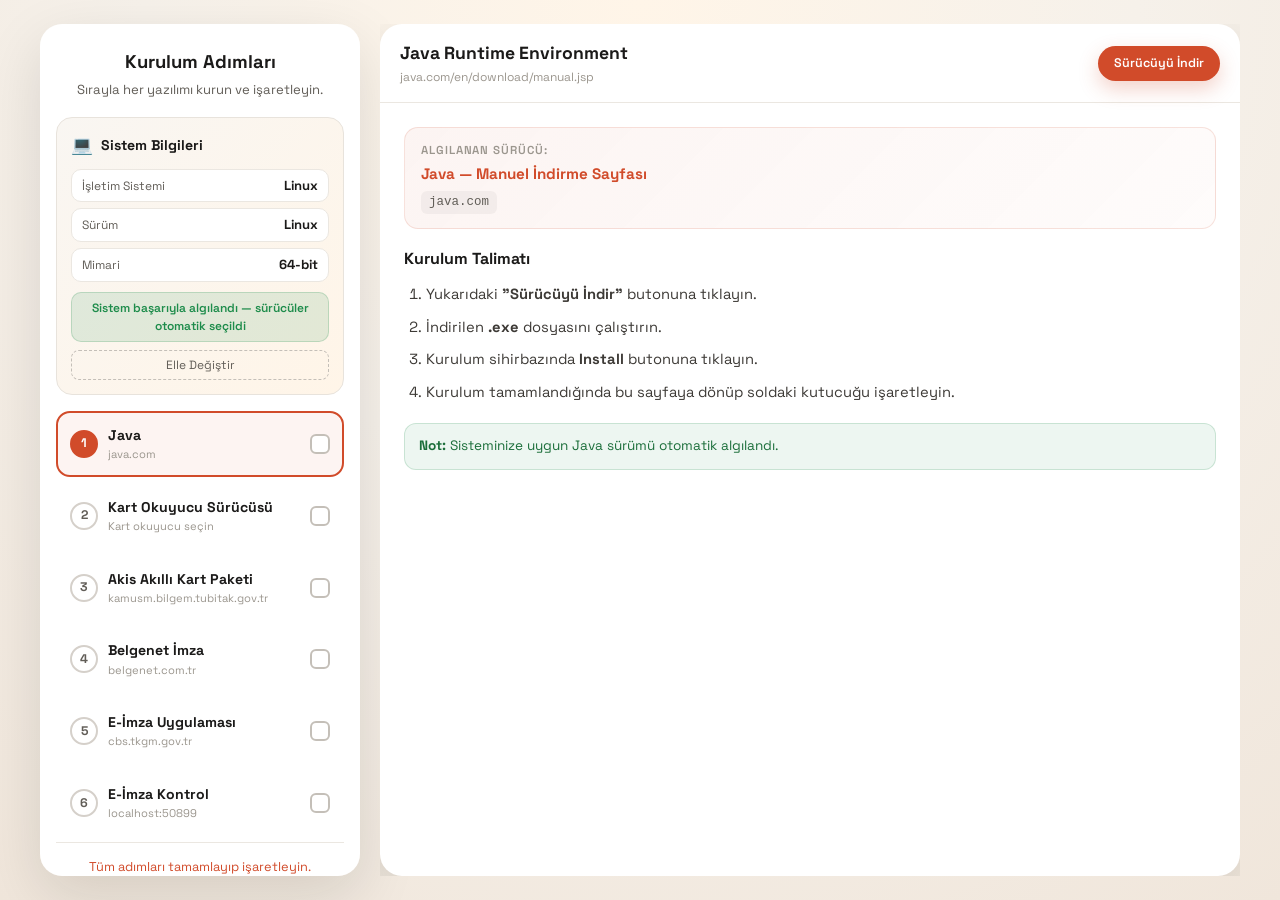
==== step4.html @ 454cc218 "first commit" ====
<!DOCTYPE html>
<html lang="tr">
	<head>
		<meta charset="UTF-8" />
		<meta name="viewport" content="width=device-width, initial-scale=1" />
		<title>E-İmza Rehberi - Yazılım Kurulumu</title>
		<link rel="stylesheet" href="styles.css" />
	</head>
	<body>
		<div class="page page--top">
			<div class="installer">

				<!-- Sol Panel: Adımlar -->
				<div class="installer__nav">
					<h2 class="installer__title">Kurulum Adımları</h2>
					<p class="installer__desc">Sırayla her yazılımı kurun ve işaretleyin.</p>

					<!-- Sistem Algılama Kutusu -->
					<div class="sysdetect" id="sysdetect">
						<div class="sysdetect__header">
							<span class="sysdetect__icon">&#128187;</span>
							<strong>Sistem Bilgileri</strong>
						</div>
						<div class="sysdetect__grid">
							<div class="sysdetect__item">
								<span class="sysdetect__label">İşletim Sistemi</span>
								<strong class="sysdetect__value" id="det-os">Algılanıyor...</strong>
							</div>
							<div class="sysdetect__item">
								<span class="sysdetect__label">Sürüm</span>
								<strong class="sysdetect__value" id="det-version">Algılanıyor...</strong>
							</div>
							<div class="sysdetect__item">
								<span class="sysdetect__label">Mimari</span>
								<strong class="sysdetect__value" id="det-arch">Algılanıyor...</strong>
							</div>
						</div>
						<div class="sysdetect__badge" id="det-badge">
							<span id="det-badge-text">Sistem algılanıyor...</span>
						</div>
						<button class="sysdetect__toggle" id="manual-toggle" type="button">Elle Değiştir</button>
						<div class="sysdetect__manual" id="manual-section" style="display:none;">
							<label class="sysdetect__select-label">
								İşletim Sistemi
								<select id="manual-os" class="sysdetect__select">
									<option value="">İşletim Sistemi</option>
									<option value="1">Windows</option>
									<option value="2">Linux</option>
									<option value="3">Mac OS</option>
								</select>
							</label>
							<label class="sysdetect__select-label">
								İşletim Sistemi Sürümü
								<select id="manual-edition" class="sysdetect__select">
									<option value="">Önce İşletim Sistemi Seçin</option>
								</select>
							</label>
							<label class="sysdetect__select-label">
								İşletim Sistemi Tipi
								<select id="manual-arch" class="sysdetect__select">
									<option value="">İşletim Sistemi Tipi</option>
									<option value="32">32 Bit</option>
									<option value="64">64 Bit</option>
								</select>
							</label>
							<button class="button button--small sysdetect__apply" id="manual-apply" type="button">Uygula</button>
						</div>
					</div>

					<div class="inst-step inst-step--active" data-index="0" id="step-0">
						<div class="inst-step__num">1</div>
						<div class="inst-step__body">
							<span class="inst-step__name">Java</span>
							<span class="inst-step__sub">java.com</span>
						</div>
						<label class="inst-check" onclick="event.stopPropagation()">
							<input type="checkbox" class="inst-check__input" data-check="0" />
							<span class="inst-check__box"></span>
						</label>
					</div>

					<div class="inst-step" data-index="1" id="step-1">
						<div class="inst-step__num">2</div>
						<div class="inst-step__body">
							<span class="inst-step__name">Kart Okuyucu Sürücüsü</span>
							<span class="inst-step__sub">Kart okuyucu seçin</span>
						</div>
						<label class="inst-check" onclick="event.stopPropagation()">
							<input type="checkbox" class="inst-check__input" data-check="1" />
							<span class="inst-check__box"></span>
						</label>
					</div>

					<div class="inst-step" data-index="2" id="step-2">
						<div class="inst-step__num">3</div>
						<div class="inst-step__body">
							<span class="inst-step__name">Akis Akıllı Kart Paketi</span>
							<span class="inst-step__sub">kamusm.bilgem.tubitak.gov.tr</span>
						</div>
						<label class="inst-check" onclick="event.stopPropagation()">
							<input type="checkbox" class="inst-check__input" data-check="2" />
							<span class="inst-check__box"></span>
						</label>
					</div>

					<div class="inst-step" data-index="3" id="step-3">
						<div class="inst-step__num">4</div>
						<div class="inst-step__body">
							<span class="inst-step__name">Belgenet İmza</span>
							<span class="inst-step__sub">belgenet.com.tr</span>
						</div>
						<label class="inst-check" onclick="event.stopPropagation()">
							<input type="checkbox" class="inst-check__input" data-check="3" />
							<span class="inst-check__box"></span>
						</label>
					</div>

					<div class="inst-step" data-index="4" id="step-4">
						<div class="inst-step__num">5</div>
						<div class="inst-step__body">
							<span class="inst-step__name">E-İmza Uygulaması</span>
							<span class="inst-step__sub">cbs.tkgm.gov.tr</span>
						</div>
						<label class="inst-check" onclick="event.stopPropagation()">
							<input type="checkbox" class="inst-check__input" data-check="4" />
							<span class="inst-check__box"></span>
						</label>
					</div>

					<div class="inst-step" data-index="5" id="step-5">
						<div class="inst-step__num">6</div>
						<div class="inst-step__body">
							<span class="inst-step__name">E-İmza Kontrol</span>
							<span class="inst-step__sub">localhost:50899</span>
						</div>
						<label class="inst-check" onclick="event.stopPropagation()">
							<input type="checkbox" class="inst-check__input" data-check="5" />
							<span class="inst-check__box"></span>
						</label>
					</div>

					<div class="installer__footer">
						<p class="installer__warn" id="installer-warn">Tüm adımları tamamlayıp işaretleyin.</p>
						<button class="button button--disabled" id="finish-btn" type="button" disabled>Tamamla</button>
					</div>
				</div>

				<!-- Sağ Panel: İçerik -->
				<div class="installer__content" id="installer-content">

					<!-- Panel 0: Java -->
					<div class="inst-panel inst-panel--visible" id="panel-0">
						<div class="guide-panel">
							<div class="guide-panel__header">
								<div>
									<h3 class="guide-panel__title">Java Runtime Environment</h3>
									<p class="guide-panel__url" id="java-url-text">java.com/en/download/manual.jsp</p>
								</div>
								<a href="#" class="button button--small" id="java-download-btn" onclick="downloadFile(this.dataset.url);return false;" data-url="https://javadl.oracle.com/webapps/download/AutoDL?BundleId=252905_0d06828d282343ea81775b28020a7cd3">Sürücüyü İndir</a>
							</div>
							<div class="guide-panel__body">
								<div class="driver-info" id="java-driver-info"></div>
								<h4 class="guide-panel__subtitle">Kurulum Talimatı</h4>
								<ol class="guide-panel__steps" id="java-steps">
									<li>Yukarıdaki <strong>"Sürücüyü İndir"</strong> butonuna tıklayın.</li>
									<li>İndirilen <strong>.exe</strong> dosyasını çalıştırın.</li>
									<li>Kurulum sihirbazında <strong>Install</strong> butonuna tıklayın.</li>
									<li>Kurulum tamamlandığında bu sayfaya dönüp soldaki kutucuğu işaretleyin.</li>
								</ol>
								<div class="guide-panel__note" id="java-note">
									<strong>Not:</strong> Sisteminize uygun Java sürümü otomatik algılandı.
								</div>
							</div>
						</div>
					</div>

					<!-- Panel 1: Kart Okuyucu Seçimi -->
					<div class="inst-panel" id="panel-1">
						<div class="guide-panel">
							<div class="guide-panel__header">
								<div>
									<h3 class="guide-panel__title">Kart Okuyucu Sürücüsü</h3>
									<p class="guide-panel__url">Kart okuyucunuzu seçin</p>
								</div>
								<a href="#" class="button button--small" id="reader-download-btn" style="display:none;" onclick="downloadFile(this.dataset.url);return false;" data-url="#">Sürücüyü İndir</a>
							</div>
							<div class="guide-panel__body">
								<h4 class="guide-panel__subtitle">Lütfen size gönderilen kart okuyucuyu seçiniz</h4>
								<div class="reader-grid" id="reader-grid">
									<div class="reader-card" data-reader="5">
										<img src="https://kamusm.bilgem.tubitak.gov.tr/islemler/surucu_yukleme_servisi/images/gemalto.png" alt="Gemalto IDBRIDGE K30">
										<span class="reader-card__name">Gemalto IDBRIDGE K30 USB</span>
									</div>
									<div class="reader-card" data-reader="0">
										<img src="https://kamusm.bilgem.tubitak.gov.tr/islemler/surucu_yukleme_servisi/images/Milko.png" alt="MİLKO">
										<span class="reader-card__name">MİLKO</span>
									</div>
									<div class="reader-card" data-reader="1">
										<img src="https://kamusm.bilgem.tubitak.gov.tr/islemler/surucu_yukleme_servisi/images/omnikey.png" alt="Omnikey USB">
										<span class="reader-card__name">Omnikey USB</span>
									</div>
									<div class="reader-card" data-reader="1">
										<img src="https://kamusm.bilgem.tubitak.gov.tr/islemler/surucu_yukleme_servisi/images/OmnikeyDekstopO.png" alt="Omnikey Masaüstü">
										<span class="reader-card__name">Omnikey Masaüstü</span>
									</div>
									<div class="reader-card" data-reader="2">
										<img src="https://kamusm.bilgem.tubitak.gov.tr/islemler/surucu_yukleme_servisi/images/GemplusO.png" alt="Gemplus USB">
										<span class="reader-card__name">Gemplus USB</span>
									</div>
									<div class="reader-card" data-reader="3">
										<img src="https://kamusm.bilgem.tubitak.gov.tr/islemler/surucu_yukleme_servisi/images/AcsO.png" alt="ACS 38T Kırmızı">
										<span class="reader-card__name">ACS 38T USB Kırmızı</span>
									</div>
									<div class="reader-card" data-reader="3">
										<img src="https://kamusm.bilgem.tubitak.gov.tr/islemler/surucu_yukleme_servisi/images/acs_beyaz.png" alt="ACS 38T Beyaz">
										<span class="reader-card__name">ACS 38T USB Beyaz</span>
									</div>
									<div class="reader-card" data-reader="3">
										<img src="https://kamusm.bilgem.tubitak.gov.tr/islemler/surucu_yukleme_servisi/images/acs_beyaz_masaustu.png" alt="ACS 38T Masaüstü">
										<span class="reader-card__name">ACS 38T USB Masaüstü</span>
									</div>
									<div class="reader-card" data-reader="4">
										<img src="https://kamusm.bilgem.tubitak.gov.tr/islemler/surucu_yukleme_servisi/images/acs_39t_a1_tumrenkler.png" alt="ACS 39T">
										<span class="reader-card__name">ACS 39T USB</span>
									</div>
									<div class="reader-card" data-reader="6">
										<img src="https://kamusm.bilgem.tubitak.gov.tr/islemler/surucu_yukleme_servisi/images/atr19.png" alt="ATR 19">
										<span class="reader-card__name">ATR 19 USB</span>
									</div>
								</div>
								<div class="reader-result" id="reader-result" style="display:none;"></div>
								<div class="guide-panel__note" id="reader-note" style="display:none;">
									<strong>Not:</strong> Seçiminize göre sürücü bilgisi yukarıda gösterilecektir.
								</div>
							</div>
						</div>
					</div>

					<!-- Panel 2: Akis -->
					<div class="inst-panel" id="panel-2">
						<div class="guide-panel">
							<div class="guide-panel__header">
								<div>
									<h3 class="guide-panel__title">Akis Akıllı Kart Paketi</h3>
									<p class="guide-panel__url" id="akis-url-text">kamusm.bilgem.tubitak.gov.tr</p>
								</div>
								<a href="#" class="button button--small" id="akis-download-btn" onclick="downloadFile(this.dataset.url);return false;" data-url="https://kamusm.bilgem.tubitak.gov.tr/islemler/surucu_yukleme_servisi/">Sürücüyü İndir</a>
							</div>
							<div class="guide-panel__body">
								<div class="driver-info" id="akis-driver-info"></div>
								<h4 class="guide-panel__subtitle">Kurulum Talimatı</h4>
								<ol class="guide-panel__steps" id="akis-steps">
									<li>Yukarıdaki <strong>"Sürücüyü İndir"</strong> butonuna tıklayın.</li>
									<li>İndirilen dosyayı çalıştırıp kurulumu tamamlayın.</li>
									<li>Kurulum bittiğinde soldaki kutucuğu işaretleyin.</li>
								</ol>
								<div class="guide-panel__note">
									<strong>Önemli:</strong> Akis paketi güncel olmazsa E-İmza sertifika kontrolünde hata alırsınız. En son sürümü yüklediğinizden emin olun.
								</div>
							</div>
						</div>
					</div>

					<!-- Panel 3: Belgenet -->
					<div class="inst-panel" id="panel-3">
						<div class="guide-panel">
							<div class="guide-panel__header">
								<div>
									<h3 class="guide-panel__title">Belgenet İmza Servisi</h3>
									<p class="guide-panel__url" id="belgenet-url-text">belgenet.com.tr</p>
								</div>
								<a href="#" class="button button--small" id="belgenet-download-btn" onclick="downloadFile(this.dataset.url);return false;" data-url="https://www.belgenet.com.tr/statics/BelgenetImzaServisiKurulumDosyalari/">Sürücüyü İndir</a>
							</div>
							<div class="guide-panel__body">
								<div class="driver-info" id="belgenet-driver-info"></div>
								<h4 class="guide-panel__subtitle">Kurulum Talimatı</h4>
								<ol class="guide-panel__steps" id="belgenet-steps">
									<li>Yukarıdaki <strong>"Sürücüyü İndir"</strong> butonuna tıklayın.</li>
									<li>İndirilen <strong>.msi</strong> dosyasını çalıştırın.</li>
									<li>Kurulum sihirbazını takip edip tamamlayın.</li>
									<li>Soldaki kutucuğu işaretleyin.</li>
								</ol>
								<div class="guide-panel__note">
									<strong>Not:</strong> Belgenet İmza Servisi EBYS üzerinden e-imza atmak için gereklidir.
								</div>
							</div>
						</div>
					</div>

					<!-- Panel 4: E-İmza Uygulaması -->
					<div class="inst-panel" id="panel-4">
						<div class="guide-panel">
							<div class="guide-panel__header">
								<div>
									<h3 class="guide-panel__title">E-İmza Uygulaması</h3>
									<p class="guide-panel__url" id="eimza-url-text">cbs.tkgm.gov.tr</p>
								</div>
								<a href="#" class="button button--small" id="eimza-download-btn" onclick="downloadFile(this.dataset.url);return false;" data-url="https://cbs.tkgm.gov.tr/eimza/32/index.html">Sürücüyü İndir</a>
							</div>
							<div class="guide-panel__body">
								<div class="driver-info" id="eimza-driver-info"></div>
								<h4 class="guide-panel__subtitle">Kurulum Talimatı</h4>
								<ol class="guide-panel__steps">
									<li>Yukarıdaki <strong>"Sürücüyü İndir"</strong> butonuna tıklayın.</li>
									<li>Açılan sayfadaki <strong>kurulum dosyasını</strong> indirin.</li>
									<li>İndirilen dosyayı çalıştırıp kurulumu başlatın.</li>
									<li>Kurulum sihirbazını takip ederek tamamlayın.</li>
									<li>Bilgisayarı yeniden başlatmanız istenirse yeniden başlatın.</li>
									<li>Soldaki kutucuğu işaretleyin.</li>
								</ol>
								<div class="guide-panel__warn">
									<strong>Dikkat:</strong> Eski E-İmza uygulaması yüklüyse önce kaldırmanız gerekir. (3. adımda yapılmış olmalı)
								</div>
							</div>
						</div>
					</div>

					<!-- Panel 5: E-İmza Kontrol -->
					<div class="inst-panel" id="panel-5">
						<div class="guide-panel">
							<div class="guide-panel__header">
								<div>
									<h3 class="guide-panel__title">E-İmza Kontrol</h3>
									<p class="guide-panel__url">localhost:50899</p>
								</div>
							</div>
							<div class="guide-panel__body">
								<h4 class="guide-panel__subtitle">Kontrol Talimatı</h4>
								<ol class="guide-panel__steps">
									<li><strong>Firefox 37</strong> tarayıcısını açın.</li>
									<li>Adres çubuğuna <strong>localhost:50899/versiyon</strong> yazıp Enter'a basın.</li>
									<li>Ekranda <strong>1.0.0.0</strong> yazısı görünüyorsa E-İmza servisi çalışıyor demektir.</li>
									<li>Ardından adres çubuğuna <strong>localhost:50899/sertifikakontrol</strong> yazıp Enter'a basın.</li>
									<li>Ekranda <strong>"sertifika geçerli"</strong> mesajı görünüyorsa sertifikanız aktif demektir.</li>
									<li>Her iki kontrol de başarılıysa soldaki kutucuğu işaretleyin.</li>
								</ol>
							</div>
						</div>
					</div>

				</div>
			</div>
		</div>

		<script>
		/* ========================================================
		   İndirme Yardımcısı — about:blank üzerin referrer temizler
		   Oracle gibi referrer kontrol eden siteler için gerekli
		   ======================================================== */
		function downloadFile(url) {
			var w = window.open('about:blank', '_blank');
			if (w) {
				w.location.href = url;
			} else {
				alert('İndirme penceresi açılamadı. Lütfen popup engelleyiciyi kapatın.');
			}
		}

		/* ========================================================
		   Sürücü Veritabanı - İşletim sistemi ve mimariye göre
		   ======================================================== */
		var driverDB = {
			java: {
				"win11-64": {
					url: "https://javadl.oracle.com/webapps/download/AutoDL?BundleId=251408_d4f4e5c44d504fa880b3e6e71e898acf",
					label: "Java 8 — Windows 11 (64-bit)",
					file: "jre-8uXXX-windows-x64.exe"
				},
				"win11-32": {
					url: "https://javadl.oracle.com/webapps/download/AutoDL?BundleId=251406_d4f4e5c44d504fa880b3e6e71e898acf",
					label: "Java 8 — Windows 11 (32-bit)",
					file: "jre-8uXXX-windows-i586.exe"
				},
				"win10-64": {
					url: "https://javadl.oracle.com/webapps/download/AutoDL?BundleId=252905_0d06828d282343ea81775b28020a7cd3",
					label: "Java 8 — Windows 10 (64-bit)",
					file: "jre-8uXXX-windows-x64.exe"
				},
				"win10-32": {
					url: "https://javadl.oracle.com/webapps/download/AutoDL?BundleId=251406_d4f4e5c44d504fa880b3e6e71e898acf",
					label: "Java 8 — Windows 10 (32-bit)",
					file: "jre-8uXXX-windows-i586.exe"
				},
				"win81-64": {
					url: "https://javadl.oracle.com/webapps/download/AutoDL?BundleId=251408_d4f4e5c44d504fa880b3e6e71e898acf",
					label: "Java 8 — Windows 8.1 (64-bit)",
					file: "jre-8uXXX-windows-x64.exe"
				},
				"win81-32": {
					url: "https://javadl.oracle.com/webapps/download/AutoDL?BundleId=251406_d4f4e5c44d504fa880b3e6e71e898acf",
					label: "Java 8 — Windows 8.1 (32-bit)",
					file: "jre-8uXXX-windows-i586.exe"
				},
				"win8-64": {
					url: "https://javadl.oracle.com/webapps/download/AutoDL?BundleId=251408_d4f4e5c44d504fa880b3e6e71e898acf",
					label: "Java 8 — Windows 8 (64-bit)",
					file: "jre-8uXXX-windows-x64.exe"
				},
				"win8-32": {
					url: "https://javadl.oracle.com/webapps/download/AutoDL?BundleId=251406_d4f4e5c44d504fa880b3e6e71e898acf",
					label: "Java 8 — Windows 8 (32-bit)",
					file: "jre-8uXXX-windows-i586.exe"
				},
				"win7-64": {
					url: "https://javadl.oracle.com/webapps/download/AutoDL?BundleId=251408_d4f4e5c44d504fa880b3e6e71e898acf",
					label: "Java 8 — Windows 7 (64-bit)",
					file: "jre-8uXXX-windows-x64.exe"
				},
				"win7-32": {
					url: "https://javadl.oracle.com/webapps/download/AutoDL?BundleId=251406_d4f4e5c44d504fa880b3e6e71e898acf",
					label: "Java 8 — Windows 7 (32-bit)",
					file: "jre-8uXXX-windows-i586.exe"
				},
				fallback: {
					url: "https://www.java.com/en/download/manual.jsp",
					label: "Java — Manuel İndirme Sayfası",
					file: "java.com"
				}
			},
			akis: {
				"win11-64": {
					url: "https://kamusm.bilgem.tubitak.gov.tr/urunler/akis/surucu/AkisKartiPCSCDrv-W10-W11-x64.exe",
					label: "AKİS Akıllı Kart — Windows 11 (64-bit)",
					file: "AkisKartiPCSCDrv-W10-W11-x64.exe"
				},
				"win11-32": {
					url: "https://kamusm.bilgem.tubitak.gov.tr/urunler/akis/surucu/AkisKartiPCSCDrv-W10-W11-x86.exe",
					label: "AKİS Akıllı Kart — Windows 11 (32-bit)",
					file: "AkisKartiPCSCDrv-W10-W11-x86.exe"
				},
				"win10-64": {
					url: "https://kamusm.bilgem.tubitak.gov.tr/urunler/akis/surucu/AkisKartiPCSCDrv-W10-W11-x64.exe",
					label: "AKİS Akıllı Kart — Windows 10 (64-bit)",
					file: "AkisKartiPCSCDrv-W10-W11-x64.exe"
				},
				"win10-32": {
					url: "https://kamusm.bilgem.tubitak.gov.tr/urunler/akis/surucu/AkisKartiPCSCDrv-W10-W11-x86.exe",
					label: "AKİS Akıllı Kart — Windows 10 (32-bit)",
					file: "AkisKartiPCSCDrv-W10-W11-x86.exe"
				},
				"win81-64": {
					url: "https://kamusm.bilgem.tubitak.gov.tr/urunler/akis/surucu/AkisKartiPCSCDrv-W7-W81-x64.exe",
					label: "AKİS Akıllı Kart — Windows 8.1 (64-bit)",
					file: "AkisKartiPCSCDrv-W7-W81-x64.exe"
				},
				"win81-32": {
					url: "https://kamusm.bilgem.tubitak.gov.tr/urunler/akis/surucu/AkisKartiPCSCDrv-W7-W81-x86.exe",
					label: "AKİS Akıllı Kart — Windows 8.1 (32-bit)",
					file: "AkisKartiPCSCDrv-W7-W81-x86.exe"
				},
				"win8-64": {
					url: "https://kamusm.bilgem.tubitak.gov.tr/urunler/akis/surucu/AkisKartiPCSCDrv-W7-W81-x64.exe",
					label: "AKİS Akıllı Kart — Windows 8 (64-bit)",
					file: "AkisKartiPCSCDrv-W7-W81-x64.exe"
				},
				"win8-32": {
					url: "https://kamusm.bilgem.tubitak.gov.tr/urunler/akis/surucu/AkisKartiPCSCDrv-W7-W81-x86.exe",
					label: "AKİS Akıllı Kart — Windows 8 (32-bit)",
					file: "AkisKartiPCSCDrv-W7-W81-x86.exe"
				},
				"win7-64": {
					url: "https://kamusm.bilgem.tubitak.gov.tr/urunler/akis/surucu/AkisKartiPCSCDrv-W7-W81-x64.exe",
					label: "AKİS Akıllı Kart — Windows 7 (64-bit)",
					file: "AkisKartiPCSCDrv-W7-W81-x64.exe"
				},
				"win7-32": {
					url: "https://kamusm.bilgem.tubitak.gov.tr/urunler/akis/surucu/AkisKartiPCSCDrv-W7-W81-x86.exe",
					label: "AKİS Akıllı Kart — Windows 7 (32-bit)",
					file: "AkisKartiPCSCDrv-W7-W81-x86.exe"
				},
				fallback: {
					url: "https://kamusm.bilgem.tubitak.gov.tr/islemler/surucu_yukleme_servisi/",
					label: "AKİS — Manuel İndirme Sayfası",
					file: "kamusm.bilgem.tubitak.gov.tr"
				}
			},
			belgenet: {
				"64": {
					url: "https://www.belgenet.com.tr/statics/BelgenetImzaServisiKurulumDosyalari/Belgenet_Imza_x64.msi",
					label: "Belgenet İmza — 64-bit",
					file: "Belgenet_Imza_x64.msi"
				},
				"32": {
					url: "https://www.belgenet.com.tr/statics/BelgenetImzaServisiKurulumDosyalari/Belgenet_Imza.msi",
					label: "Belgenet İmza — 32-bit",
					file: "Belgenet_Imza.msi"
				},
				fallback: {
					url: "https://www.belgenet.com.tr/statics/BelgenetImzaServisiKurulumDosyalari/",
					label: "Belgenet — Manuel İndirme Sayfası",
					file: "belgenet.com.tr"
				}
			},
			eimza: {
				default: {
					url: "https://cbs.tkgm.gov.tr/eimza/32/index.html",
					label: "E-İmza Uygulaması",
					file: "cbs.tkgm.gov.tr"
				}
			},
			/* Kart Okuyucu Sürücüleri: reader ID + os-arch → driver */
			reader: {
				/* 0 = MİLKO */
				"0-win11-64": { url: "suruculer/MilkoReader/Milko_x64.exe", label: "MİLKO — Windows 11 (64-bit)", file: "Milko_x64.exe" },
				"0-win11-32": { url: "suruculer/MilkoReader/Milko_x86.exe", label: "MİLKO — Windows 11 (32-bit)", file: "Milko_x86.exe" },
				"0-win10-64": { url: "suruculer/MilkoReader/Milko_x64.exe", label: "MİLKO — Windows 10 (64-bit)", file: "Milko_x64.exe" },
				"0-win10-32": { url: "suruculer/MilkoReader/Milko_x86.exe", label: "MİLKO — Windows 10 (32-bit)", file: "Milko_x86.exe" },
				"0-win81-64": { url: "suruculer/MilkoReader/Milko_x64.exe", label: "MİLKO — Windows 8.1 (64-bit)", file: "Milko_x64.exe" },
				"0-win81-32": { url: "suruculer/MilkoReader/Milko_x86.exe", label: "MİLKO — Windows 8.1 (32-bit)", file: "Milko_x86.exe" },
				"0-win8-64":  { url: "suruculer/MilkoReader/Milko_x64.exe", label: "MİLKO — Windows 8 (64-bit)", file: "Milko_x64.exe" },
				"0-win8-32":  { url: "suruculer/MilkoReader/Milko_x86.exe", label: "MİLKO — Windows 8 (32-bit)", file: "Milko_x86.exe" },
				"0-win7-64":  { url: "suruculer/MilkoReader/Milko_x64.exe", label: "MİLKO — Windows 7 (64-bit)", file: "Milko_x64.exe" },
				"0-win7-32":  { url: "suruculer/MilkoReader/Milko_x86.exe", label: "MİLKO — Windows 7 (32-bit)", file: "Milko_x86.exe" },
				"0-fallback": { url: "suruculer/MilkoReader/MilkoDriver.zip", label: "MİLKO — Tüm Sürücüler", file: "MilkoDriver.zip" },
				/* 1 = Omnikey */
				"1-win11-64": { url: "suruculer/omnikey/Omnikey_x64.exe", label: "Omnikey — Windows 11 (64-bit)", file: "Omnikey_x64.exe" },
				"1-win11-32": { url: "suruculer/omnikey/Omnikey_x86.exe", label: "Omnikey — Windows 11 (32-bit)", file: "Omnikey_x86.exe" },
				"1-win10-64": { url: "suruculer/omnikey/Omnikey_x64.exe", label: "Omnikey — Windows 10 (64-bit)", file: "Omnikey_x64.exe" },
				"1-win10-32": { url: "suruculer/omnikey/Omnikey_x86.exe", label: "Omnikey — Windows 10 (32-bit)", file: "Omnikey_x86.exe" },
				"1-win81-64": { url: "suruculer/omnikey/Omnikey_x64.exe", label: "Omnikey — Windows 8.1 (64-bit)", file: "Omnikey_x64.exe" },
				"1-win81-32": { url: "suruculer/omnikey/Omnikey_x86.exe", label: "Omnikey — Windows 8.1 (32-bit)", file: "Omnikey_x86.exe" },
				"1-win8-64":  { url: "suruculer/omnikey/Omnikey_x64.exe", label: "Omnikey — Windows 8 (64-bit)", file: "Omnikey_x64.exe" },
				"1-win8-32":  { url: "suruculer/omnikey/Omnikey_x86.exe", label: "Omnikey — Windows 8 (32-bit)", file: "Omnikey_x86.exe" },
				"1-win7-64":  { url: "suruculer/omnikey/Omnikey_x64.exe", label: "Omnikey — Windows 7 (64-bit)", file: "Omnikey_x64.exe" },
				"1-win7-32":  { url: "suruculer/omnikey/Omnikey_x86.exe", label: "Omnikey — Windows 7 (32-bit)", file: "Omnikey_x86.exe" },
				"1-fallback": { url: "suruculer/omnikey/", label: "Omnikey — Manuel İndirme", file: "omnikey" },
				/* 2 = Gemplus */
				"2-win11-64": { url: "suruculer/gemplus/Gemplus_x64.exe", label: "Gemplus — Windows 11 (64-bit)", file: "Gemplus_x64.exe" },
				"2-win11-32": { url: "suruculer/gemplus/Gemplus_x86.exe", label: "Gemplus — Windows 11 (32-bit)", file: "Gemplus_x86.exe" },
				"2-win10-64": { url: "suruculer/gemplus/Gemplus_x64.exe", label: "Gemplus — Windows 10 (64-bit)", file: "Gemplus_x64.exe" },
				"2-win10-32": { url: "suruculer/gemplus/Gemplus_x86.exe", label: "Gemplus — Windows 10 (32-bit)", file: "Gemplus_x86.exe" },
				"2-win81-64": { url: "suruculer/gemplus/Gemplus_x64.exe", label: "Gemplus — Windows 8.1 (64-bit)", file: "Gemplus_x64.exe" },
				"2-win81-32": { url: "suruculer/gemplus/Gemplus_x86.exe", label: "Gemplus — Windows 8.1 (32-bit)", file: "Gemplus_x86.exe" },
				"2-win8-64":  { url: "suruculer/gemplus/Gemplus_x64.exe", label: "Gemplus — Windows 8 (64-bit)", file: "Gemplus_x64.exe" },
				"2-win8-32":  { url: "suruculer/gemplus/Gemplus_x86.exe", label: "Gemplus — Windows 8 (32-bit)", file: "Gemplus_x86.exe" },
				"2-win7-64":  { url: "suruculer/gemplus/Gemplus_x64.exe", label: "Gemplus — Windows 7 (64-bit)", file: "Gemplus_x64.exe" },
				"2-win7-32":  { url: "suruculer/gemplus/Gemplus_x86.exe", label: "Gemplus — Windows 7 (32-bit)", file: "Gemplus_x86.exe" },
				"2-fallback": { url: "suruculer/gemplus/", label: "Gemplus — Manuel İndirme", file: "gemplus" },
				/* 3 = ACS ACR 38T */
				"3-win11-64": { url: "suruculer/acs38t/ACS38T_x64.exe", label: "ACS ACR 38T — Windows 11 (64-bit)", file: "ACS38T_x64.exe" },
				"3-win11-32": { url: "suruculer/acs38t/ACS38T_x86.exe", label: "ACS ACR 38T — Windows 11 (32-bit)", file: "ACS38T_x86.exe" },
				"3-win10-64": { url: "suruculer/acs38t/ACS38T_x64.exe", label: "ACS ACR 38T — Windows 10 (64-bit)", file: "ACS38T_x64.exe" },
				"3-win10-32": { url: "suruculer/acs38t/ACS38T_x86.exe", label: "ACS ACR 38T — Windows 10 (32-bit)", file: "ACS38T_x86.exe" },
				"3-win81-64": { url: "suruculer/acs38t/ACS38T_x64.exe", label: "ACS ACR 38T — Windows 8.1 (64-bit)", file: "ACS38T_x64.exe" },
				"3-win81-32": { url: "suruculer/acs38t/ACS38T_x86.exe", label: "ACS ACR 38T — Windows 8.1 (32-bit)", file: "ACS38T_x86.exe" },
				"3-win8-64":  { url: "suruculer/acs38t/ACS38T_x64.exe", label: "ACS ACR 38T — Windows 8 (64-bit)", file: "ACS38T_x64.exe" },
				"3-win8-32":  { url: "suruculer/acs38t/ACS38T_x86.exe", label: "ACS ACR 38T — Windows 8 (32-bit)", file: "ACS38T_x86.exe" },
				"3-win7-64":  { url: "suruculer/acs38t/ACS38T_x64.exe", label: "ACS ACR 38T — Windows 7 (64-bit)", file: "ACS38T_x64.exe" },
				"3-win7-32":  { url: "suruculer/acs38t/ACS38T_x86.exe", label: "ACS ACR 38T — Windows 7 (32-bit)", file: "ACS38T_x86.exe" },
				"3-fallback": { url: "suruculer/acs38t/", label: "ACS ACR 38T — Manuel İndirme", file: "acs38t" },
				/* 4 = ACS ACR 39T */
				"4-win11-64": { url: "suruculer/acs39t/ACS39T_x64.exe", label: "ACS ACR 39T — Windows 11 (64-bit)", file: "ACS39T_x64.exe" },
				"4-win11-32": { url: "suruculer/acs39t/ACS39T_x86.exe", label: "ACS ACR 39T — Windows 11 (32-bit)", file: "ACS39T_x86.exe" },
				"4-win10-64": { url: "suruculer/acs39t/ACS39T_x64.exe", label: "ACS ACR 39T — Windows 10 (64-bit)", file: "ACS39T_x64.exe" },
				"4-win10-32": { url: "suruculer/acs39t/ACS39T_x86.exe", label: "ACS ACR 39T — Windows 10 (32-bit)", file: "ACS39T_x86.exe" },
				"4-win81-64": { url: "suruculer/acs39t/ACS39T_x64.exe", label: "ACS ACR 39T — Windows 8.1 (64-bit)", file: "ACS39T_x64.exe" },
				"4-win81-32": { url: "suruculer/acs39t/ACS39T_x86.exe", label: "ACS ACR 39T — Windows 8.1 (32-bit)", file: "ACS39T_x86.exe" },
				"4-win8-64":  { url: "suruculer/acs39t/ACS39T_x64.exe", label: "ACS ACR 39T — Windows 8 (64-bit)", file: "ACS39T_x64.exe" },
				"4-win8-32":  { url: "suruculer/acs39t/ACS39T_x86.exe", label: "ACS ACR 39T — Windows 8 (32-bit)", file: "ACS39T_x86.exe" },
				"4-win7-64":  { url: "suruculer/acs39t/ACS39T_x64.exe", label: "ACS ACR 39T — Windows 7 (64-bit)", file: "ACS39T_x64.exe" },
				"4-win7-32":  { url: "suruculer/acs39t/ACS39T_x86.exe", label: "ACS ACR 39T — Windows 7 (32-bit)", file: "ACS39T_x86.exe" },
				"4-fallback": { url: "suruculer/acs39t/", label: "ACS ACR 39T — Manuel İndirme", file: "acs39t" },
				/* 5 = Gemalto IDBRIDGE K30 */
				"5-win11-64": { url: "suruculer/gemalto/Gemalto_x64.exe", label: "Gemalto IDBRIDGE K30 — Windows 11 (64-bit)", file: "Gemalto_x64.exe" },
				"5-win11-32": { url: "suruculer/gemalto/Gemalto_x86.exe", label: "Gemalto IDBRIDGE K30 — Windows 11 (32-bit)", file: "Gemalto_x86.exe" },
				"5-win10-64": { url: "suruculer/gemalto/Gemalto_x64.exe", label: "Gemalto IDBRIDGE K30 — Windows 10 (64-bit)", file: "Gemalto_x64.exe" },
				"5-win10-32": { url: "suruculer/gemalto/Gemalto_x86.exe", label: "Gemalto IDBRIDGE K30 — Windows 10 (32-bit)", file: "Gemalto_x86.exe" },
				"5-win81-64": { url: "suruculer/gemalto/Gemalto_x64.exe", label: "Gemalto IDBRIDGE K30 — Windows 8.1 (64-bit)", file: "Gemalto_x64.exe" },
				"5-win81-32": { url: "suruculer/gemalto/Gemalto_x86.exe", label: "Gemalto IDBRIDGE K30 — Windows 8.1 (32-bit)", file: "Gemalto_x86.exe" },
				"5-win8-64":  { url: "suruculer/gemalto/Gemalto_x64.exe", label: "Gemalto IDBRIDGE K30 — Windows 8 (64-bit)", file: "Gemalto_x64.exe" },
				"5-win8-32":  { url: "suruculer/gemalto/Gemalto_x86.exe", label: "Gemalto IDBRIDGE K30 — Windows 8 (32-bit)", file: "Gemalto_x86.exe" },
				"5-win7-64":  { url: "suruculer/gemalto/Gemalto_x64.exe", label: "Gemalto IDBRIDGE K30 — Windows 7 (64-bit)", file: "Gemalto_x64.exe" },
				"5-win7-32":  { url: "suruculer/gemalto/Gemalto_x86.exe", label: "Gemalto IDBRIDGE K30 — Windows 7 (32-bit)", file: "Gemalto_x86.exe" },
				"5-fallback": { url: "suruculer/gemalto/", label: "Gemalto IDBRIDGE K30 — Manuel İndirme", file: "gemalto" },
				/* 6 = ATR 19 */
				"6-win11-64": { url: "suruculer/atr19/ATR19_x64.exe", label: "ATR 19 — Windows 11 (64-bit)", file: "ATR19_x64.exe" },
				"6-win11-32": { url: "suruculer/atr19/ATR19_x86.exe", label: "ATR 19 — Windows 11 (32-bit)", file: "ATR19_x86.exe" },
				"6-win10-64": { url: "suruculer/atr19/ATR19_x64.exe", label: "ATR 19 — Windows 10 (64-bit)", file: "ATR19_x64.exe" },
				"6-win10-32": { url: "suruculer/atr19/ATR19_x86.exe", label: "ATR 19 — Windows 10 (32-bit)", file: "ATR19_x86.exe" },
				"6-win81-64": { url: "suruculer/atr19/ATR19_x64.exe", label: "ATR 19 — Windows 8.1 (64-bit)", file: "ATR19_x64.exe" },
				"6-win81-32": { url: "suruculer/atr19/ATR19_x86.exe", label: "ATR 19 — Windows 8.1 (32-bit)", file: "ATR19_x86.exe" },
				"6-win8-64":  { url: "suruculer/atr19/ATR19_x64.exe", label: "ATR 19 — Windows 8 (64-bit)", file: "ATR19_x64.exe" },
				"6-win8-32":  { url: "suruculer/atr19/ATR19_x86.exe", label: "ATR 19 — Windows 8 (32-bit)", file: "ATR19_x86.exe" },
				"6-win7-64":  { url: "suruculer/atr19/ATR19_x64.exe", label: "ATR 19 — Windows 7 (64-bit)", file: "ATR19_x64.exe" },
				"6-win7-32":  { url: "suruculer/atr19/ATR19_x86.exe", label: "ATR 19 — Windows 7 (32-bit)", file: "ATR19_x86.exe" },
				"6-fallback": { url: "suruculer/atr19/", label: "ATR 19 — Manuel İndirme", file: "atr19" }
			}
		};

		/* ========================================================
		   İşletim Sistemi Algılama
		   ======================================================== */
		function detectSystem() {
			var ua = navigator.userAgent;
			var platform = navigator.platform || "";
			var os = "unknown";
			var version = "Bilinmiyor";
			var arch = "unknown";
			var osKey = "unknown";

			// İşletim sistemi algılama
			if (/Windows NT 10\.0/i.test(ua)) {
				// Windows 10 veya 11 — navigator.userAgentData ile ayırt et
				if (navigator.userAgentData && navigator.userAgentData.getHighEntropyValues) {
					// Async olacak, başlangıçta Win10 varsay
					os = "Windows 10+";
					version = "Windows 10 / 11";
					osKey = "win10";
				} else {
					os = "Windows";
					version = "Windows 10";
					osKey = "win10";
				}
			} else if (/Windows NT 6\.3/i.test(ua)) {
				os = "Windows";
				version = "Windows 8.1";
				osKey = "win81";
			} else if (/Windows NT 6\.2/i.test(ua)) {
				os = "Windows";
				version = "Windows 8";
				osKey = "win8";
			} else if (/Windows NT 6\.1/i.test(ua)) {
				os = "Windows";
				version = "Windows 7";
				osKey = "win7";
			} else if (/Windows NT 6\.0/i.test(ua)) {
				os = "Windows";
				version = "Windows Vista";
				osKey = "winvista";
			} else if (/Windows NT 5\.1/i.test(ua)) {
				os = "Windows";
				version = "Windows XP";
				osKey = "winxp";
			} else if (/Mac OS X/i.test(ua)) {
				os = "macOS";
				var macM = ua.match(/Mac OS X ([\d_]+)/);
				version = macM ? "macOS " + macM[1].replace(/_/g, ".") : "macOS";
				osKey = "mac";
			} else if (/Linux/i.test(platform)) {
				os = "Linux";
				version = "Linux";
				osKey = "linux";
			}

			// Mimari algılama
			if (/Win64|x64|WOW64|amd64/i.test(ua) || /x86_64|Win64/i.test(platform)) {
				arch = "64";
			} else if (/Win32|x86/i.test(platform)) {
				arch = "32";
			}

			return { os: os, version: version, arch: arch, osKey: osKey };
		}

		/* Windows 10/11 farkını userAgentData ile algıla */
		function refineWindowsVersion(callback) {
			if (navigator.userAgentData && navigator.userAgentData.getHighEntropyValues) {
				navigator.userAgentData.getHighEntropyValues(["platformVersion"]).then(function(values) {
					var majorVer = parseInt(values.platformVersion.split(".")[0], 10);
					if (majorVer >= 13) {
						callback("win11", "Windows 11");
					} else {
						callback("win10", "Windows 10");
					}
				}).catch(function() {
					callback("win10", "Windows 10");
				});
			}
		}

		/* ========================================================
		   Sürücü Linklerini Güncelleme
		   ======================================================== */
		var currentSystem = { osKey: "unknown", arch: "64" };
		var selectedReaderId = null;

		function updateReaderDriver() {
			var readerResult = document.getElementById("reader-result");
			var readerBtn = document.getElementById("reader-download-btn");
			var readerNote = document.getElementById("reader-note");

			if (selectedReaderId === null) {
				readerResult.style.display = "none";
				readerBtn.style.display = "none";
				readerNote.style.display = "none";
				return;
			}

			var rid = String(selectedReaderId);
			var key = rid + "-" + currentSystem.osKey + "-" + currentSystem.arch;
			var fallback = rid + "-fallback";
			var driver = driverDB.reader[key] || driverDB.reader[fallback];

			if (driver) {
				readerBtn.dataset.url = driver.url;
				readerBtn.style.display = "inline-flex";
				readerResult.style.display = "block";
				readerResult.innerHTML = '<div class="driver-info__box"><span class="driver-info__label">Algılanan Sürücü:</span><strong class="driver-info__name">' + driver.label + '</strong><span class="driver-info__file">' + driver.file + '</span></div>';
				readerNote.style.display = "block";
				readerNote.innerHTML = '<strong>Not:</strong> Sürücüyü indirip kurun, ardından soldaki kutucuğu işaretleyin.';
			} else {
				readerBtn.style.display = "none";
				readerResult.style.display = "block";
				readerResult.innerHTML = '<div class="reader-result__box reader-result__box--warn">Bu işletim sistemi için uygun sürücü bulunamadı.</div>';
				readerNote.style.display = "none";
			}
		}

		function updateDriverLinks(osKey, arch) {
			currentSystem.osKey = osKey;
			currentSystem.arch = arch;
			var key = osKey + "-" + arch;

			// Java
			var javaDriver = driverDB.java[key] || driverDB.java.fallback;
			var javaBtn = document.getElementById("java-download-btn");
			var javaInfo = document.getElementById("java-driver-info");
			javaBtn.dataset.url = javaDriver.url;
			javaInfo.innerHTML = '<div class="driver-info__box"><span class="driver-info__label">Algılanan Sürücü:</span><strong class="driver-info__name">' + javaDriver.label + '</strong><span class="driver-info__file">' + javaDriver.file + '</span></div>';

			// Akis
			var akisDriver = driverDB.akis[key] || driverDB.akis.fallback;
			var akisBtn = document.getElementById("akis-download-btn");
			var akisInfo = document.getElementById("akis-driver-info");
			akisBtn.dataset.url = akisDriver.url;
			akisInfo.innerHTML = '<div class="driver-info__box"><span class="driver-info__label">Algılanan Sürücü:</span><strong class="driver-info__name">' + akisDriver.label + '</strong><span class="driver-info__file">' + akisDriver.file + '</span></div>';

			// Belgenet (sadece mimariye göre)
			var belgenetDriver = driverDB.belgenet[arch] || driverDB.belgenet.fallback;
			var belgenetBtn = document.getElementById("belgenet-download-btn");
			var belgenetInfo = document.getElementById("belgenet-driver-info");
			belgenetBtn.dataset.url = belgenetDriver.url;
			belgenetInfo.innerHTML = '<div class="driver-info__box"><span class="driver-info__label">Algılanan Sürücü:</span><strong class="driver-info__name">' + belgenetDriver.label + '</strong><span class="driver-info__file">' + belgenetDriver.file + '</span></div>';

			// E-İmza
			var eimzaDriver = driverDB.eimza.default;
			var eimzaBtn = document.getElementById("eimza-download-btn");
			var eimzaInfo = document.getElementById("eimza-driver-info");
			eimzaBtn.dataset.url = eimzaDriver.url;
			eimzaInfo.innerHTML = '<div class="driver-info__box"><span class="driver-info__label">Sürücü:</span><strong class="driver-info__name">' + eimzaDriver.label + '</strong><span class="driver-info__file">' + eimzaDriver.file + '</span></div>';

			// Kart okuyucu sürücüsünü de güncelle
			updateReaderDriver();
		}

		/* ========================================================
		   Sayfa Başlangıcı
		   ======================================================== */
		var sys = detectSystem();
		var detOs = document.getElementById("det-os");
		var detVersion = document.getElementById("det-version");
		var detArch = document.getElementById("det-arch");
		var detBadge = document.getElementById("det-badge");
		var detBadgeText = document.getElementById("det-badge-text");
		var manualOs = document.getElementById("manual-os");
		var manualEdition = document.getElementById("manual-edition");
		var manualArch = document.getElementById("manual-arch");

		/* Sürüm listeleri (İşletim Sistemi → Sürümler) */
		var editionMap = {
			"1": [ // Windows
				{ value: "win-server2003", text: "Server 2003" },
				{ value: "win-server2008", text: "Server 2008" },
				{ value: "winxp",          text: "XP" },
				{ value: "winvista",       text: "Vista" },
				{ value: "win7",           text: "7" },
				{ value: "win8",           text: "8" },
				{ value: "win10",          text: "10" },
				{ value: "win-server2012", text: "Server 2012" },
				{ value: "win11",          text: "11" },
				{ value: "win-server2016", text: "Server 2016" },
				{ value: "win-server2019", text: "Server 2019 ve üzeri" }
			],
			"2": [ // Linux
				{ value: "pardus-2008",    text: "Pardus 2008" },
				{ value: "pardus-2009",    text: "Pardus 2009" },
				{ value: "pardus-2011",    text: "Pardus 2011" },
				{ value: "pardus-2013",    text: "Pardus 2013" },
				{ value: "pardus-kurumsal",text: "Pardus Kurumsal" },
				{ value: "pardus-17",      text: "Pardus 17 ve üzeri" },
				{ value: "ubuntu-1204",    text: "Ubuntu v12.04" },
				{ value: "ubuntu-1404",    text: "Ubuntu v14.04" },
				{ value: "ubuntu-16",      text: "Ubuntu v16 ve üzeri" },
				{ value: "linux-diger",    text: "Diğer" },
				{ value: "rhel-centos",    text: "Rhel ve Centos" }
			],
			"3": [ // Mac OS
				{ value: "mac-elcapitan",  text: "Mac OS (El Capitan)" },
				{ value: "mac-yosemite",   text: "Mac OS (Yosemite)" },
				{ value: "mac-sierra",     text: "Mac OS (Sierra)" },
				{ value: "mac-mojave",     text: "Mac OS (Mojave)" },
				{ value: "mac-catalina",   text: "Mac OS (Catalina)" },
				{ value: "mac-bigsur",     text: "Mac OS (Big Sur)" },
				{ value: "mac-monterey",   text: "Mac OS (Monterey ve üzeri)" }
			]
		};

		/* OS dropdown değişince sürüm listesini doldur */
		manualOs.onchange = function() {
			var editions = editionMap[manualOs.value] || [];
			manualEdition.innerHTML = "";
			if (editions.length === 0) {
				var opt = document.createElement("option");
				opt.value = "";
				opt.textContent = "Önce İşletim Sistemi Seçin";
				manualEdition.appendChild(opt);
			} else {
				var defOpt = document.createElement("option");
				defOpt.value = "";
				defOpt.textContent = "Sürüm Seçin";
				manualEdition.appendChild(defOpt);
				for (var i = 0; i < editions.length; i++) {
					var o = document.createElement("option");
					o.value = editions[i].value;
					o.textContent = editions[i].text;
					manualEdition.appendChild(o);
				}
			}
		};

		var shortVersionMap = {
			win11: "11", win10: "10", win81: "8.1", win8: "8", win7: "7",
			winvista: "Vista", winxp: "XP", mac: "macOS", linux: "Linux"
		};

		function updateUI(osKey, version, arch) {
			var osName = /win/i.test(osKey) ? "Windows" : version;
			var shortVer = shortVersionMap[osKey] || version;
			detOs.textContent = osName;
			detVersion.textContent = osKey !== "unknown" ? shortVer : "Algılanamadı";
			detArch.textContent = arch === "64" ? "64-bit" : arch === "32" ? "32-bit" : "Bilinmiyor";

			if (osKey !== "unknown" && arch !== "unknown") {
				detBadge.className = "sysdetect__badge sysdetect__badge--ok";
				detBadgeText.textContent = "Sistem başarıyla algılandı — sürücüler otomatik seçildi";
			} else {
				detBadge.className = "sysdetect__badge sysdetect__badge--warn";
				detBadgeText.textContent = "Sistem tam algılanamadı — lütfen elle seçim yapın";
			}

			updateDriverLinks(osKey, arch);
		}

		// İlk algılama
		updateUI(sys.osKey, sys.version, sys.arch);

		// Windows 10/11 ayrımını dene
		if (sys.osKey === "win10" || sys.os === "Windows 10+") {
			refineWindowsVersion(function(refinedKey, refinedVersion) {
				sys.osKey = refinedKey;
				sys.version = refinedVersion;
				updateUI(refinedKey, refinedVersion, sys.arch);
			});
		}

		// Manuel dropdown'u otomatik algılanan değerlere ayarla
		function syncManualDropdowns() {
			if (/^win/.test(sys.osKey)) {
				manualOs.value = "1";
				manualOs.onchange(); // sürüm listesini doldur
				if (manualEdition) manualEdition.value = sys.osKey;
			} else if (/^linux/.test(sys.osKey)) {
				manualOs.value = "2";
				manualOs.onchange();
			} else if (/^mac/.test(sys.osKey)) {
				manualOs.value = "3";
				manualOs.onchange();
			}
			if (manualArch && sys.arch !== "unknown") {
				manualArch.value = sys.arch;
			}
		}
		syncManualDropdowns();

		// Elle değiştir butonu
		var manualToggle = document.getElementById("manual-toggle");
		var manualSection = document.getElementById("manual-section");
		manualToggle.onclick = function() {
			if (manualSection.style.display === "none") {
				manualSection.style.display = "block";
				manualToggle.textContent = "Otomatik Algılamaya Dön";
				syncManualDropdowns();
			} else {
				manualSection.style.display = "none";
				manualToggle.textContent = "Elle Değiştir";
				// Otomatiğe dön
				updateUI(sys.osKey, sys.version, sys.arch);
			}
		};

		// Manuel uygula butonu
		var manualApply = document.getElementById("manual-apply");
		manualApply.onclick = function() {
			var selEdition = manualEdition.value;
			var selArch = manualArch.value;
			if (!selEdition || !selArch || !manualOs.value) {
				alert("Lütfen tüm alanları seçiniz.");
				return;
			}
			updateUI(selEdition, selEdition, selArch);
			detBadge.className = "sysdetect__badge sysdetect__badge--ok";
			detBadgeText.textContent = "Elle seçildi — sürücüler güncellendi";
		};

		/* ========================================================
		   Tab Navigation
		   ======================================================== */
		var steps = document.querySelectorAll(".inst-step");
		var panels = document.querySelectorAll(".inst-panel");
		var activeIndex = 0;

		function switchTab(idx) {
			for (var i = 0; i < steps.length; i++) {
				steps[i].className = steps[i].className.replace(" inst-step--active", "");
				panels[i].className = panels[i].className.replace(" inst-panel--visible", "");
			}
			steps[idx].className += " inst-step--active";
			panels[idx].className += " inst-panel--visible";
			activeIndex = idx;
		}

		for (var i = 0; i < steps.length; i++) {
			(function (idx) {
				steps[idx].onclick = function () { switchTab(idx); };
			})(i);
		}

		/* ========================================================
		   Checkbox / Finish Logic
		   ======================================================== */
		var checkboxes = document.querySelectorAll(".inst-check__input");
		var finishBtn = document.getElementById("finish-btn");
		var installerWarn = document.getElementById("installer-warn");

		function updateFinish() {
			var allDone = true;
			for (var j = 0; j < checkboxes.length; j++) {
				var stepEl = document.getElementById("step-" + j);
				if (checkboxes[j].checked) {
					if (stepEl.className.indexOf("inst-step--done") === -1) {
						stepEl.className += " inst-step--done";
					}
				} else {
					stepEl.className = stepEl.className.replace(" inst-step--done", "");
					allDone = false;
				}
			}
			if (allDone) {
				finishBtn.disabled = false;
				finishBtn.className = "button";
				installerWarn.style.display = "none";
			} else {
				finishBtn.disabled = true;
				finishBtn.className = "button button--disabled";
				installerWarn.style.display = "block";
			}
		}

		for (var j = 0; j < checkboxes.length; j++) {
			checkboxes[j].onchange = updateFinish;
		}

		finishBtn.onclick = function () {
			if (!finishBtn.disabled) {
				alert("Tebrikler! Tüm kurulumlar tamamlandı.");
			}
		};

		/* ========================================================
		   Kart Okuyucu Seçimi
		   ======================================================== */
		var readerCards = document.querySelectorAll(".reader-card");
		for (var r = 0; r < readerCards.length; r++) {
			(function(card) {
				card.onclick = function() {
					// Önceki seçimi kaldır
					for (var k = 0; k < readerCards.length; k++) {
						readerCards[k].className = readerCards[k].className.replace(" reader-card--selected", "");
					}
					// Yeni seçimi uygula
					card.className += " reader-card--selected";
					selectedReaderId = card.getAttribute("data-reader");
					updateReaderDriver();
				};
			})(readerCards[r]);
		}

		</script>
	</body>
</html>
---- styles.css ----
@import url("https://fonts.googleapis.com/css2?family=Space+Grotesk:wght@400;500;600;700&display=swap");

/* ============================================================
   Reset & Base — Firefox 37+ compatible
   No CSS variables, no Grid, no clamp/min/max, no inset
   ============================================================ */
* {
	-webkit-box-sizing: border-box;
	-moz-box-sizing: border-box;
	box-sizing: border-box;
}

html {
	font-size: 16px;
	-webkit-text-size-adjust: 100%;
	-ms-text-size-adjust: 100%;
}

body {
	margin: 0;
	font-family: "Space Grotesk", "Segoe UI", Tahoma, sans-serif;
	color: #1b1a19;
	background: #f6f1ea;
	background: -webkit-radial-gradient(circle at top, #fff5e8 0%, #f6f1ea 45%, #f0e6db 100%);
	background: -moz-radial-gradient(circle at top, #fff5e8 0%, #f6f1ea 45%, #f0e6db 100%);
	background: radial-gradient(circle at top, #fff5e8 0%, #f6f1ea 45%, #f0e6db 100%);
	line-height: 1.5;
	-webkit-font-smoothing: antialiased;
	-moz-osx-font-smoothing: grayscale;
}

img {
	max-width: 100%;
	height: auto;
}

a {
	color: #d14b2a;
}

/* ============================================================
   Layout Helpers
   ============================================================ */
.page {
	min-height: 100vh;
	padding: 32px 20px 64px;
	display: -webkit-flex;
	display: -moz-flex;
	display: flex;
	-webkit-justify-content: center;
	-moz-justify-content: center;
	justify-content: center;
	-webkit-align-items: flex-start;
	-moz-align-items: flex-start;
	align-items: flex-start;
}

.page--center {
	display: -webkit-flex;
	display: -moz-flex;
	display: flex;
	-webkit-justify-content: center;
	justify-content: center;
	-webkit-align-items: center;
	align-items: center;
	min-height: 100vh;
	padding: 20px;
}

.page--top {
	display: -webkit-flex;
	display: flex;
	-webkit-justify-content: center;
	justify-content: center;
	-webkit-align-items: flex-start;
	align-items: flex-start;
	min-height: 100vh;
	padding: 24px 20px;
}

/* ============================================================
   Pill Badge
   ============================================================ */
.pill {
	display: inline-block;
	padding: 6px 14px;
	border-radius: 999px;
	background: rgba(209, 75, 42, 0.15);
	color: #8d2f1b;
	font-weight: 600;
	font-size: 0.85rem;
	text-transform: uppercase;
	letter-spacing: 0.12em;
}

/* ============================================================
   Buttons
   ============================================================ */
.button {
	display: inline-block;
	padding: 12px 22px;
	border-radius: 999px;
	border: none;
	background: #d14b2a;
	color: #fff;
	font-weight: 600;
	font-size: 0.92rem;
	text-decoration: none;
	text-align: center;
	cursor: pointer;
	font-family: inherit;
	-webkit-transition: background 0.2s ease, -webkit-transform 0.2s ease, box-shadow 0.2s ease;
	-moz-transition: background 0.2s ease, transform 0.2s ease, box-shadow 0.2s ease;
	transition: background 0.2s ease, transform 0.2s ease, box-shadow 0.2s ease;
	box-shadow: 0 8px 20px rgba(209, 75, 42, 0.25);
}

.button:hover {
	background: #b8401f;
	-webkit-transform: translateY(-2px);
	-moz-transform: translateY(-2px);
	transform: translateY(-2px);
	box-shadow: 0 12px 28px rgba(209, 75, 42, 0.3);
}

.button:active {
	-webkit-transform: translateY(0);
	transform: translateY(0);
}

.button--small {
	padding: 8px 16px;
	font-size: 0.78rem;
	white-space: nowrap;
}

.button--disabled {
	opacity: 0.45;
	cursor: not-allowed;
	pointer-events: none;
	box-shadow: none;
}

/* ============================================================
   Index Page — Hero (float-based, no Grid)
   ============================================================ */
.hero {
	max-width: 1100px;
	margin: 0 auto 64px;
	width: 100%;
}

.hero:after {
	content: "";
	display: table;
	clear: both;
}

.hero__content {
	float: left;
	width: 48%;
	padding-right: 24px;
}

.hero__panel {
	float: right;
	width: 48%;
}

.hero__content h1 {
	font-size: 2.4rem;
	margin: 18px 0 12px;
	letter-spacing: -0.02em;
	line-height: 1.2;
}

.hero__content p {
	font-size: 1.05rem;
	line-height: 1.6;
	color: #615d57;
}

.hero__actions {
	margin: 24px 0 16px;
}

.hero__actions .button {
	margin-right: 12px;
	margin-bottom: 8px;
}

.hero__note {
	font-size: 0.95rem;
	color: #615d57;
}

.requirements {
	margin: 18px 0 24px;
	padding: 16px 18px;
	border-radius: 16px;
	background: rgba(209, 75, 42, 0.08);
	border: 1px solid rgba(209, 75, 42, 0.2);
}

.requirements h2 {
	margin: 0 0 8px;
	font-size: 1.05rem;
}

.requirements ul {
	margin: 0;
	padding-left: 18px;
	color: #615d57;
}

/* — System-only mode — */
body.system-only .hero {
	max-width: 720px;
	margin-bottom: 0;
}

body.system-only .hero__content {
	float: none;
	width: 100%;
	padding-right: 0;
}

body.system-only .hero__panel {
	float: none;
	width: 100%;
}

body.system-only .page {
	min-height: 100vh;
	padding: 0 20px;
	-webkit-align-items: center;
	align-items: center;
	-webkit-justify-content: center;
	justify-content: center;
}

body.system-only .hero__content,
body.system-only .status,
body.system-only .hero__panel .card:not(#system-card) {
	display: none;
}

body.system-only .panel-actions {
	position: static;
	padding-top: 6px;
}

/* — Status box — */
.status {
	display: -webkit-flex;
	display: flex;
	padding: 20px;
	border-radius: 22px;
	background: #ffffff;
	box-shadow: 0 20px 60px rgba(17, 14, 10, 0.12);
	-webkit-align-items: flex-start;
	align-items: flex-start;
	margin-bottom: 18px;
}

.status__icon {
	width: 48px;
	height: 48px;
	border-radius: 50%;
	background: -webkit-linear-gradient(315deg, #ffd9bd, #ffc1a3);
	background: linear-gradient(135deg, #ffd9bd, #ffc1a3);
	position: relative;
	-webkit-flex-shrink: 0;
	flex-shrink: 0;
	margin-right: 16px;
}

.status__icon::after {
	content: "";
	position: absolute;
	top: 12px;
	right: 12px;
	bottom: 12px;
	left: 12px;
	border-radius: 50%;
	background: #d14b2a;
	opacity: 0.4;
}

.status[data-state="ok"] {
	border: 1px solid rgba(30, 140, 75, 0.2);
}

.status[data-state="ok"] .status__icon {
	background: -webkit-linear-gradient(315deg, #c9f0d6, #9ee7b4);
	background: linear-gradient(135deg, #c9f0d6, #9ee7b4);
}

.status[data-state="warn"] {
	border: 1px solid rgba(209, 75, 42, 0.3);
}

.status h2 {
	margin: 0 0 6px;
	font-size: 1.2rem;
}

.status p {
	margin: 0;
	color: #615d57;
}

/* — Card — */
.card {
	padding: 22px;
	border-radius: 22px;
	background: #ffffff;
	box-shadow: 0 20px 60px rgba(17, 14, 10, 0.12);
	max-width: 520px;
	width: 100%;
	margin-bottom: 18px;
}

.card h3 {
	margin: 0 0 12px;
	font-size: 1.05rem;
}

.card ol {
	margin: 0;
	padding-left: 20px;
	color: #615d57;
	line-height: 1.7;
}

.is-hidden {
	display: none;
}

/* — System grid — */
.system-grid {
	margin-top: 14px;
}

.system-item {
	padding: 12px;
	border-radius: 14px;
	background: rgba(209, 75, 42, 0.08);
	border: 1px solid rgba(209, 75, 42, 0.15);
	margin-bottom: 12px;
}

.system-item:last-child {
	margin-bottom: 0;
}

.system-item span {
	display: block;
	font-size: 0.85rem;
	color: #615d57;
	margin-bottom: 6px;
}

.system-item strong {
	font-size: 1rem;
}

/* — Panel actions — */
.panel-actions {
	display: none;
	max-width: 520px;
	width: 100%;
	text-align: right;
}

.panel-actions:not(.is-hidden) {
	display: block;
}

/* ============================================================
   Step 2 — Quad Card (App Selection)
   ============================================================ */
.quad-card {
	background: #fff;
	border-radius: 22px;
	box-shadow: 0 20px 60px rgba(17, 14, 10, 0.12);
	padding: 32px;
	width: 100%;
	max-width: 520px;
}

.quad-card__title {
	text-align: center;
	margin: 0 0 24px;
	font-size: 1.4rem;
}

.quad-grid {
	overflow: hidden;
}

.quad-item {
	float: left;
	width: 46%;
	margin: 2%;
	min-height: 120px;
	border-radius: 16px;
	display: block;
	text-align: center;
	text-decoration: none;
	color: #1b1a19;
	padding: 24px 12px;
	position: relative;
	-webkit-transition: background 0.2s, border-color 0.2s, box-shadow 0.2s;
	transition: background 0.2s, border-color 0.2s, box-shadow 0.2s;
}

.quad-item--active {
	background: rgba(209, 75, 42, 0.1);
	border: 2px solid #d14b2a;
	cursor: pointer;
}

.quad-item--active:hover {
	background: rgba(209, 75, 42, 0.18);
}

.quad-item--disabled {
	background: #f0ece7;
	border: 2px solid #e0dbd4;
	cursor: not-allowed;
	opacity: 0.7;
}

.quad-item--selected {
	background: rgba(209, 75, 42, 0.22);
	border-color: #8d2f1b;
	box-shadow: 0 0 0 3px rgba(209, 75, 42, 0.25);
}

.quad-item__label {
	font-size: 1.15rem;
	font-weight: 700;
	margin-bottom: 8px;
}

.quad-item__badge {
	font-size: 0.78rem;
	color: #8d6e57;
	background: rgba(141, 110, 87, 0.12);
	display: inline-block;
	padding: 3px 10px;
	border-radius: 999px;
	margin-top: 6px;
}

.quad-footer {
	text-align: right;
	margin-top: 20px;
	clear: both;
}

/* ============================================================
   Step 3 — Loading & Results
   ============================================================ */
.loading-box {
	text-align: center;
}

.loading-box h2 {
	margin: 24px 0 8px;
	font-size: 1.3rem;
}

.loading-sub {
	color: #615d57;
	font-size: 0.95rem;
}

.spinner {
	width: 56px;
	height: 56px;
	border: 5px solid #e0dbd4;
	border-top-color: #d14b2a;
	border-radius: 50%;
	margin: 0 auto;
	-webkit-animation: spin 0.8s linear infinite;
	-moz-animation: spin 0.8s linear infinite;
	animation: spin 0.8s linear infinite;
}

@-webkit-keyframes spin {
	to { -webkit-transform: rotate(360deg); }
}

@-moz-keyframes spin {
	to { -moz-transform: rotate(360deg); }
}

@keyframes spin {
	to { transform: rotate(360deg); }
}

.results-wrap {
	width: 100%;
	max-width: 640px;
	padding: 0 12px;
}

.results-card {
	background: #fff;
	border-radius: 22px;
	box-shadow: 0 20px 60px rgba(17, 14, 10, 0.12);
	padding: 28px 24px;
}

.results-card__title {
	text-align: center;
	margin: 0 0 8px;
	font-size: 1.35rem;
}

.results-card__desc {
	text-align: center;
	color: #615d57;
	margin: 0 0 24px;
	font-size: 0.95rem;
}

.app-block {
	background: #f9f6f2;
	border: 1px solid #e8e3dc;
	border-radius: 16px;
	padding: 18px;
	margin-bottom: 16px;
}

.app-block:last-of-type {
	margin-bottom: 0;
}

.app-block--highlight {
	background: rgba(209, 75, 42, 0.06);
	border-color: rgba(209, 75, 42, 0.2);
}

.app-block__header {
	margin-bottom: 12px;
}

.app-block__name {
	font-weight: 700;
	font-size: 1.05rem;
}

.app-block__extra {
	font-size: 0.78rem;
	color: #d14b2a;
	background: rgba(209, 75, 42, 0.12);
	padding: 2px 10px;
	border-radius: 999px;
	margin-left: 10px;
	display: inline-block;
}

.app-block__subtitle {
	font-weight: 600;
	font-size: 0.95rem;
	margin: 14px 0 6px;
	color: #1b1a19;
}

.app-block__subtitle:first-child {
	margin-top: 0;
}

.app-block__steps ol {
	margin: 0 0 8px;
	padding-left: 20px;
	color: #615d57;
	line-height: 1.6;
}

.app-block__steps ol li {
	margin-bottom: 4px;
}

.results-footer {
	text-align: right;
	margin-top: 20px;
}

.results-footer__warn {
	font-size: 0.88rem;
	color: #d14b2a;
	background: rgba(209, 75, 42, 0.08);
	border: 1px solid rgba(209, 75, 42, 0.2);
	border-radius: 12px;
	padding: 10px 14px;
	margin: 0 0 12px;
	text-align: center;
}

/* ============================================================
   Checkboxes (shared: step3 + step4)
   ============================================================ */
.app-check {
	display: inline-block;
	cursor: pointer;
	-webkit-user-select: none;
	-moz-user-select: none;
	user-select: none;
}

.app-check__input {
	position: absolute;
	opacity: 0;
	width: 0;
	height: 0;
}

.app-check__box {
	display: inline-block;
	width: 22px;
	height: 22px;
	border-radius: 6px;
	border: 2px solid #c4bfb8;
	background: #fff;
	vertical-align: middle;
	position: relative;
	margin-right: 10px;
	-webkit-transition: background 0.2s, border-color 0.2s;
	transition: background 0.2s, border-color 0.2s;
}

.app-check__input:checked + .app-check__box {
	background: #d14b2a;
	border-color: #d14b2a;
}

.app-check__input:checked + .app-check__box::after {
	content: "";
	position: absolute;
	left: 6px;
	top: 2px;
	width: 6px;
	height: 11px;
	border: solid #fff;
	border-width: 0 2.5px 2.5px 0;
	-webkit-transform: rotate(45deg);
	-moz-transform: rotate(45deg);
	transform: rotate(45deg);
}

.app-check__input:focus + .app-check__box {
	box-shadow: 0 0 0 3px rgba(209, 75, 42, 0.3);
}

/* ============================================================
   Step 4 — Installer Layout (Flexbox)
   ============================================================ */
.installer {
	display: -webkit-flex;
	display: flex;
	width: 100%;
	max-width: 1200px;
	height: calc(100vh - 48px);
}

.installer__nav {
	width: 320px;
	-webkit-flex-shrink: 0;
	flex-shrink: 0;
	background: #fff;
	border-radius: 22px;
	box-shadow: 0 20px 60px rgba(17, 14, 10, 0.12);
	padding: 24px 16px;
	display: -webkit-flex;
	display: flex;
	-webkit-flex-direction: column;
	flex-direction: column;
	overflow-y: auto;
	margin-right: 20px;
}

.installer__title {
	margin: 0 0 4px;
	font-size: 1.15rem;
	text-align: center;
}

.installer__desc {
	margin: 0 0 18px;
	font-size: 0.82rem;
	color: #615d57;
	text-align: center;
}

/* — Step items — */
.inst-step {
	display: -webkit-flex;
	display: flex;
	-webkit-align-items: center;
	align-items: center;
	padding: 12px;
	border-radius: 14px;
	cursor: pointer;
	margin-bottom: 6px;
	border: 2px solid transparent;
	-webkit-transition: background 0.2s, border-color 0.2s;
	transition: background 0.2s, border-color 0.2s;
}

.inst-step:hover {
	background: #faf8f5;
}

.inst-step--active {
	background: rgba(209, 75, 42, 0.06);
	border-color: #d14b2a;
}

.inst-step--done .inst-step__num {
	background: #1e8c4b;
	color: #fff;
	border-color: #1e8c4b;
}

.inst-step__num {
	width: 28px;
	height: 28px;
	border-radius: 50%;
	border: 2px solid #d5d0ca;
	display: -webkit-flex;
	display: flex;
	-webkit-align-items: center;
	align-items: center;
	-webkit-justify-content: center;
	justify-content: center;
	font-size: 0.78rem;
	font-weight: 700;
	color: #615d57;
	-webkit-flex-shrink: 0;
	flex-shrink: 0;
	margin-right: 10px;
	-webkit-transition: background 0.2s, color 0.2s, border-color 0.2s;
	transition: background 0.2s, color 0.2s, border-color 0.2s;
}

.inst-step--active .inst-step__num {
	background: #d14b2a;
	color: #fff;
	border-color: #d14b2a;
}

.inst-step__body {
	-webkit-flex: 1;
	flex: 1;
	min-width: 0;
}

.inst-step__name {
	display: block;
	font-weight: 700;
	font-size: 0.88rem;
	white-space: nowrap;
	overflow: hidden;
	text-overflow: ellipsis;
}

.inst-step__sub {
	display: block;
	font-size: 0.7rem;
	color: #9b968e;
	white-space: nowrap;
	overflow: hidden;
	text-overflow: ellipsis;
}

/* — Installer checkbox — */
.inst-check {
	-webkit-flex-shrink: 0;
	flex-shrink: 0;
	cursor: pointer;
	margin-left: 10px;
}

.inst-check__input {
	position: absolute;
	opacity: 0;
	width: 0;
	height: 0;
}

.inst-check__box {
	display: block;
	width: 20px;
	height: 20px;
	border-radius: 6px;
	border: 2px solid #c4bfb8;
	background: #fff;
	position: relative;
	-webkit-transition: background 0.2s, border-color 0.2s;
	transition: background 0.2s, border-color 0.2s;
}

.inst-check__input:checked + .inst-check__box {
	background: #1e8c4b;
	border-color: #1e8c4b;
}

.inst-check__input:checked + .inst-check__box::after {
	content: "";
	position: absolute;
	left: 5px;
	top: 1px;
	width: 6px;
	height: 10px;
	border: solid #fff;
	border-width: 0 2.5px 2.5px 0;
	-webkit-transform: rotate(45deg);
	transform: rotate(45deg);
}

.installer__footer {
	margin-top: auto;
	padding-top: 14px;
	border-top: 1px solid #ebe7e1;
	text-align: center;
}

.installer__warn {
	font-size: 0.8rem;
	color: #d14b2a;
	margin: 0 0 10px;
}

/* — Content area — */
.installer__content {
	-webkit-flex: 1;
	flex: 1;
	min-width: 0;
	position: relative;
}

/* — Panels — */
.inst-panel {
	display: none;
	position: absolute;
	top: 0;
	right: 0;
	bottom: 0;
	left: 0;
	-webkit-flex-direction: column;
	flex-direction: column;
	overflow-y: auto;
}

.inst-panel--visible {
	display: -webkit-flex;
	display: flex;
}

/* ============================================================
   Guide Panel (inside each step panel)
   ============================================================ */
.guide-panel {
	background: #fff;
	border-radius: 22px;
	box-shadow: 0 20px 60px rgba(17, 14, 10, 0.12);
	height: 100%;
	display: -webkit-flex;
	display: flex;
	-webkit-flex-direction: column;
	flex-direction: column;
	overflow: hidden;
}

.guide-panel__header {
	display: -webkit-flex;
	display: flex;
	-webkit-align-items: center;
	align-items: center;
	-webkit-justify-content: space-between;
	justify-content: space-between;
	padding: 16px 20px;
	border-bottom: 1px solid #ebe7e1;
	-webkit-flex-shrink: 0;
	flex-shrink: 0;
}

.guide-panel__title {
	margin: 0;
	font-size: 1.1rem;
}

.guide-panel__url {
	margin: 2px 0 0;
	font-size: 0.75rem;
	color: #9b968e;
}

.guide-panel__body {
	padding: 24px;
	overflow-y: auto;
	-webkit-flex: 1;
	flex: 1;
}

.guide-panel__subtitle {
	margin: 0 0 10px;
	font-size: 1rem;
	color: #1b1a19;
}

.guide-panel__desc {
	margin: 0 0 14px;
	font-size: 0.88rem;
	color: #615d57;
}

.guide-panel__steps {
	margin: 0 0 18px;
	padding-left: 22px;
	color: #3d3a36;
	line-height: 1.8;
	font-size: 0.92rem;
}

.guide-panel__steps li {
	margin-bottom: 6px;
}

.guide-panel__steps ul {
	margin: 6px 0 4px;
	padding-left: 18px;
	list-style: disc;
}

.guide-panel__note {
	background: rgba(30, 140, 75, 0.08);
	border: 1px solid rgba(30, 140, 75, 0.18);
	border-radius: 12px;
	padding: 12px 14px;
	font-size: 0.85rem;
	color: #1b6e3a;
}

.guide-panel__warn {
	background: rgba(209, 75, 42, 0.08);
	border: 1px solid rgba(209, 75, 42, 0.2);
	border-radius: 12px;
	padding: 12px 14px;
	font-size: 0.85rem;
	color: #a33520;
}

.guide-panel__divider {
	height: 1px;
	background: #ebe7e1;
	margin: 22px 0;
}

/* ============================================================
   Check Items (kontrol paneli)
   ============================================================ */
.check-item {
	background: #f9f6f2;
	border: 1px solid #e8e3dc;
	border-radius: 14px;
	padding: 16px;
	margin-bottom: 14px;
}

.check-item__header {
	display: -webkit-flex;
	display: flex;
	-webkit-align-items: center;
	align-items: center;
	-webkit-justify-content: space-between;
	justify-content: space-between;
	margin-bottom: 8px;
}

.check-item__name {
	font-weight: 700;
	font-size: 1rem;
}

.check-item__badge {
	font-size: 0.75rem;
	font-weight: 600;
	padding: 3px 10px;
	border-radius: 999px;
	background: #e8e3dc;
	color: #615d57;
}

.check-item__badge--ok {
	background: rgba(30, 140, 75, 0.15);
	color: #1e8c4b;
}

.check-item__badge--fail {
	background: rgba(209, 75, 42, 0.12);
	color: #d14b2a;
}

.check-item__expect {
	margin: 0 0 4px;
	font-size: 0.85rem;
	color: #615d57;
}

.check-item__result {
	margin: 6px 0 0;
	font-size: 0.85rem;
	font-weight: 600;
}

.check-item__note {
	margin: 8px 0 0;
	font-size: 0.78rem;
	color: #d14b2a;
	background: rgba(209, 75, 42, 0.06);
	padding: 6px 10px;
	border-radius: 8px;
}

/* ============================================================
   System Detection Box
   ============================================================ */
.sysdetect {
	background: #f9f6f2;
	background: -webkit-linear-gradient(315deg, #f9f6f2 0%, #fff5e8 100%);
	background: linear-gradient(135deg, #f9f6f2 0%, #fff5e8 100%);
	border: 1px solid #e8e3dc;
	border-radius: 16px;
	padding: 14px;
	margin-bottom: 16px;
}

.sysdetect__header {
	display: -webkit-flex;
	display: flex;
	-webkit-align-items: center;
	align-items: center;
	margin-bottom: 10px;
	font-size: 0.88rem;
}

.sysdetect__icon {
	font-size: 1.1rem;
	margin-right: 8px;
}

.sysdetect__grid {
	margin-bottom: 10px;
}

.sysdetect__item {
	display: -webkit-flex;
	display: flex;
	-webkit-justify-content: space-between;
	justify-content: space-between;
	-webkit-align-items: center;
	align-items: center;
	padding: 6px 10px;
	background: #fff;
	border-radius: 10px;
	border: 1px solid #ebe7e1;
	margin-bottom: 6px;
}

.sysdetect__item:last-child {
	margin-bottom: 0;
}

.sysdetect__label {
	font-size: 0.75rem;
	color: #615d57;
}

.sysdetect__value {
	font-size: 0.82rem;
	color: #1b1a19;
}

.sysdetect__badge {
	text-align: center;
	padding: 6px 10px;
	border-radius: 10px;
	font-size: 0.75rem;
	font-weight: 600;
	margin-bottom: 8px;
}

.sysdetect__badge--ok {
	background: rgba(30, 140, 75, 0.12);
	color: #1e8c4b;
	border: 1px solid rgba(30, 140, 75, 0.2);
}

.sysdetect__badge--warn {
	background: rgba(209, 75, 42, 0.1);
	color: #d14b2a;
	border: 1px solid rgba(209, 75, 42, 0.2);
}

.sysdetect__toggle {
	display: block;
	width: 100%;
	padding: 6px;
	background: none;
	border: 1px dashed #c4bfb8;
	border-radius: 8px;
	color: #615d57;
	font-size: 0.75rem;
	cursor: pointer;
	font-family: inherit;
	-webkit-transition: background 0.2s, color 0.2s;
	transition: background 0.2s, color 0.2s;
}

.sysdetect__toggle:hover {
	background: rgba(209, 75, 42, 0.06);
	color: #d14b2a;
	border-color: #d14b2a;
}

.sysdetect__manual {
	margin-top: 10px;
	padding-top: 10px;
	border-top: 1px solid #ebe7e1;
}

.sysdetect__select-label {
	display: block;
	font-size: 0.78rem;
	color: #615d57;
	margin-bottom: 8px;
}

.sysdetect__select {
	width: 100%;
	padding: 7px 10px;
	border: 1px solid #d5d0ca;
	border-radius: 8px;
	font-family: inherit;
	font-size: 0.82rem;
	background: #fff;
	color: #1b1a19;
	margin-top: 3px;
	cursor: pointer;
	-webkit-appearance: none;
	-moz-appearance: none;
	appearance: none;
	background-image: url("data:image/svg+xml;charset=utf-8,%3Csvg xmlns='http://www.w3.org/2000/svg' width='12' height='8'%3E%3Cpath d='M1 1l5 5 5-5' fill='none' stroke='%23615d57' stroke-width='1.5' stroke-linecap='round'/%3E%3C/svg%3E");
	background-repeat: no-repeat;
	background-position: right 10px center;
	padding-right: 30px;
}

.sysdetect__select:focus {
	outline: none;
	border-color: #d14b2a;
	box-shadow: 0 0 0 2px rgba(209, 75, 42, 0.15);
}

.sysdetect__apply {
	margin-top: 8px;
	width: 100%;
}

/* ============================================================
   Driver Info Box (inside panels)
   ============================================================ */
.driver-info {
	margin-bottom: 18px;
}

.driver-info__box {
	padding: 14px 16px;
	background: rgba(209, 75, 42, 0.05);
	background: -webkit-linear-gradient(315deg, rgba(209, 75, 42, 0.06), rgba(209, 75, 42, 0.02));
	background: linear-gradient(135deg, rgba(209, 75, 42, 0.06), rgba(209, 75, 42, 0.02));
	border: 1px solid rgba(209, 75, 42, 0.15);
	border-radius: 14px;
}

.driver-info__label {
	display: block;
	font-size: 0.72rem;
	text-transform: uppercase;
	letter-spacing: 0.08em;
	color: #9b968e;
	font-weight: 600;
	margin-bottom: 3px;
}

.driver-info__name {
	display: block;
	font-size: 0.95rem;
	color: #d14b2a;
	margin-bottom: 3px;
}

.driver-info__file {
	font-size: 0.78rem;
	color: #615d57;
	font-family: "Courier New", monospace;
	background: rgba(0, 0, 0, 0.04);
	padding: 2px 8px;
	border-radius: 6px;
	display: inline-block;
	margin-top: 2px;
}

/* ============================================================
   Reader Grid (Kart Okuyucu Seçimi) — Flexbox, no CSS Grid
   ============================================================ */
.reader-grid {
	display: -webkit-flex;
	display: flex;
	-webkit-flex-wrap: wrap;
	flex-wrap: wrap;
	margin-bottom: 18px;
	margin-left: -5px;
	margin-right: -5px;
}

.reader-card {
	width: 48%;
	margin: 0 1% 10px;
	text-align: center;
	padding: 12px 6px;
	border: 2px solid #e8e3dc;
	border-radius: 14px;
	background: #fff;
	cursor: pointer;
	-webkit-transition: border-color 0.2s, background 0.2s, box-shadow 0.2s, -webkit-transform 0.15s;
	transition: border-color 0.2s, background 0.2s, box-shadow 0.2s, transform 0.15s;
}

.reader-card:hover {
	border-color: #d14b2a;
	background: rgba(209, 75, 42, 0.04);
	-webkit-transform: translateY(-2px);
	transform: translateY(-2px);
	box-shadow: 0 6px 16px rgba(209, 75, 42, 0.12);
}

.reader-card--selected {
	border-color: #d14b2a;
	background: rgba(209, 75, 42, 0.1);
	box-shadow: 0 0 0 3px rgba(209, 75, 42, 0.2);
}

.reader-card img {
	display: block;
	width: 64px;
	height: 64px;
	margin: 0 auto 8px;
	-o-object-fit: contain;
	object-fit: contain;
}

.reader-card__name {
	display: block;
	font-size: 0.7rem;
	font-weight: 600;
	color: #1b1a19;
	line-height: 1.3;
	word-break: break-word;
}

/* Reader result */
.reader-result {
	margin-bottom: 14px;
}

.reader-result__box {
	padding: 14px 16px;
	border-radius: 14px;
	font-size: 0.88rem;
}

.reader-result__box--ok {
	background: rgba(30, 140, 75, 0.08);
	border: 1px solid rgba(30, 140, 75, 0.2);
	color: #1b6e3a;
}

.reader-result__box--ok strong {
	display: block;
	margin-bottom: 4px;
}

.reader-result__box--warn {
	background: rgba(209, 75, 42, 0.08);
	border: 1px solid rgba(209, 75, 42, 0.2);
	color: #a33520;
}

.reader-result__extra {
	margin: 8px 0 0;
	font-size: 0.82rem;
	color: #615d57;
}

.reader-result__extra a {
	color: #d14b2a;
	font-weight: 600;
}

/* ============================================================
   Animations — with -webkit- and -moz- prefixes
   ============================================================ */
@-webkit-keyframes rise {
	from {
		opacity: 0;
		-webkit-transform: translateY(14px);
	}
	to {
		opacity: 1;
		-webkit-transform: translateY(0);
	}
}

@-moz-keyframes rise {
	from {
		opacity: 0;
		-moz-transform: translateY(14px);
	}
	to {
		opacity: 1;
		-moz-transform: translateY(0);
	}
}

@keyframes rise {
	from {
		opacity: 0;
		transform: translateY(14px);
	}
	to {
		opacity: 1;
		transform: translateY(0);
	}
}

.hero__content,
.hero__panel {
	-webkit-animation: rise 0.6s ease both;
	-moz-animation: rise 0.6s ease both;
	animation: rise 0.6s ease both;
}

.hero__panel {
	-webkit-animation-delay: 0.15s;
	animation-delay: 0.15s;
}

/* ============================================================
   Responsive — Tablet & Mobile
   ============================================================ */
@media (max-width: 900px) {
	.hero__content {
		float: none;
		width: 100%;
		padding-right: 0;
		margin-bottom: 32px;
	}

	.hero__panel {
		float: none;
		width: 100%;
	}

	.hero__content h1 {
		font-size: 1.8rem;
	}
}

@media (max-width: 800px) {
	.installer {
		-webkit-flex-direction: column;
		flex-direction: column;
		height: auto;
	}

	.installer__nav {
		width: 100%;
		margin-right: 0;
		margin-bottom: 16px;
	}

	.installer__content {
		height: 550px;
	}

	.inst-panel {
		position: relative;
		top: auto;
		right: auto;
		bottom: auto;
		left: auto;
	}
}

@media (max-width: 480px) {
	.page {
		padding: 16px 12px 48px;
	}

	.hero__content h1 {
		font-size: 1.5rem;
	}

	.quad-item {
		float: none;
		width: 100%;
		margin: 0 0 12px 0;
	}

	.results-card {
		padding: 20px 16px;
	}

	.guide-panel__body {
		padding: 16px;
	}

	.reader-card img {
		width: 48px;
		height: 48px;
	}

	.button {
		padding: 10px 16px;
		font-size: 0.85rem;
	}
}

@media (max-width: 360px) {
	.hero__content h1 {
		font-size: 1.3rem;
	}

	.installer__nav {
		padding: 16px 10px;
	}

	.reader-card {
		width: 100%;
		margin-left: 0;
		margin-right: 0;
	}
}
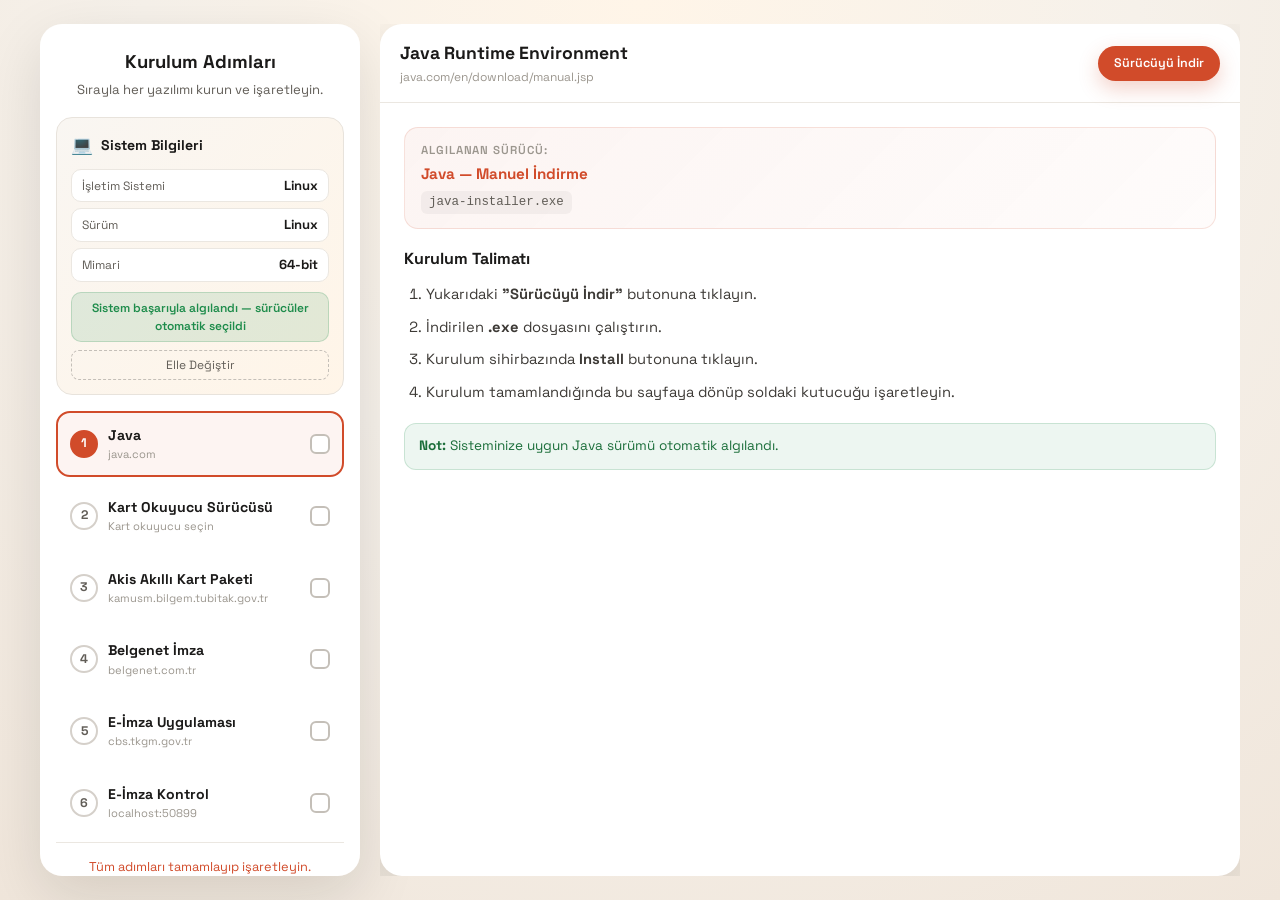
==== commit 1670fac3: "Add drivers configuration for various Windows versions and devices - Introduced a new JSON file `dri" ====
--- a/step4.html
+++ b/step4.html
@@ -1,4 +1,4 @@
-<!DOCTYPE html>
+﻿<!DOCTYPE html>
 <html lang="tr">
 	<head>
 		<meta charset="UTF-8" />
@@ -357,233 +357,69 @@
 		}
 
 		/* ========================================================
-		   Sürücü Veritabanı - İşletim sistemi ve mimariye göre
+		   Sürücü Veritabanı - JSON'dan yüklenir
 		   ======================================================== */
-		var driverDB = {
+		var driverDB = null;
+		var DRIVERS_JSON_URL = 'https://raw.githubusercontent.com/BerkayCimendag/eimzarehber/main/drivers.json';
+
+		function loadDriverDB(callback) {
+			var xhr = new XMLHttpRequest();
+			xhr.open('GET', DRIVERS_JSON_URL, true);
+			xhr.onreadystatechange = function() {
+				if (xhr.readyState === 4) {
+					if (xhr.status === 200) {
+						try {
+							driverDB = JSON.parse(xhr.responseText);
+							callback(true);
+						} catch (e) {
+							console.error('JSON parse hatası:', e);
+							callback(false);
+						}
+					} else {
+						console.error('Sürücü veritabanı yüklenemedi. HTTP:', xhr.status);
+						callback(false);
+					}
+				}
+			};
+			xhr.send();
+		}
+
+		/* Fallback inline driverDB - JSON yüklenemezse kullanılır */
+		var fallbackDriverDB = {
 			java: {
-				"win11-64": {
-					url: "https://javadl.oracle.com/webapps/download/AutoDL?BundleId=251408_d4f4e5c44d504fa880b3e6e71e898acf",
-					label: "Java 8 — Windows 11 (64-bit)",
-					file: "jre-8uXXX-windows-x64.exe"
-				},
-				"win11-32": {
-					url: "https://javadl.oracle.com/webapps/download/AutoDL?BundleId=251406_d4f4e5c44d504fa880b3e6e71e898acf",
-					label: "Java 8 — Windows 11 (32-bit)",
-					file: "jre-8uXXX-windows-i586.exe"
-				},
-				"win10-64": {
-					url: "https://javadl.oracle.com/webapps/download/AutoDL?BundleId=252905_0d06828d282343ea81775b28020a7cd3",
-					label: "Java 8 — Windows 10 (64-bit)",
-					file: "jre-8uXXX-windows-x64.exe"
-				},
-				"win10-32": {
-					url: "https://javadl.oracle.com/webapps/download/AutoDL?BundleId=251406_d4f4e5c44d504fa880b3e6e71e898acf",
-					label: "Java 8 — Windows 10 (32-bit)",
-					file: "jre-8uXXX-windows-i586.exe"
-				},
-				"win81-64": {
-					url: "https://javadl.oracle.com/webapps/download/AutoDL?BundleId=251408_d4f4e5c44d504fa880b3e6e71e898acf",
-					label: "Java 8 — Windows 8.1 (64-bit)",
-					file: "jre-8uXXX-windows-x64.exe"
-				},
-				"win81-32": {
-					url: "https://javadl.oracle.com/webapps/download/AutoDL?BundleId=251406_d4f4e5c44d504fa880b3e6e71e898acf",
-					label: "Java 8 — Windows 8.1 (32-bit)",
-					file: "jre-8uXXX-windows-i586.exe"
-				},
-				"win8-64": {
-					url: "https://javadl.oracle.com/webapps/download/AutoDL?BundleId=251408_d4f4e5c44d504fa880b3e6e71e898acf",
-					label: "Java 8 — Windows 8 (64-bit)",
-					file: "jre-8uXXX-windows-x64.exe"
-				},
-				"win8-32": {
-					url: "https://javadl.oracle.com/webapps/download/AutoDL?BundleId=251406_d4f4e5c44d504fa880b3e6e71e898acf",
-					label: "Java 8 — Windows 8 (32-bit)",
-					file: "jre-8uXXX-windows-i586.exe"
-				},
-				"win7-64": {
-					url: "https://javadl.oracle.com/webapps/download/AutoDL?BundleId=251408_d4f4e5c44d504fa880b3e6e71e898acf",
-					label: "Java 8 — Windows 7 (64-bit)",
-					file: "jre-8uXXX-windows-x64.exe"
-				},
-				"win7-32": {
-					url: "https://javadl.oracle.com/webapps/download/AutoDL?BundleId=251406_d4f4e5c44d504fa880b3e6e71e898acf",
-					label: "Java 8 — Windows 7 (32-bit)",
-					file: "jre-8uXXX-windows-i586.exe"
-				},
-				fallback: {
-					url: "https://www.java.com/en/download/manual.jsp",
-					label: "Java — Manuel İndirme Sayfası",
-					file: "java.com"
+				"fallback": {
+					url: "https://www.java.com/tr/download/",
+					label: "Java — Manuel İndirme",
+					file: "java-installer.exe"
 				}
 			},
 			akis: {
-				"win11-64": {
-					url: "https://kamusm.bilgem.tubitak.gov.tr/urunler/akis/surucu/AkisKartiPCSCDrv-W10-W11-x64.exe",
-					label: "AKİS Akıllı Kart — Windows 11 (64-bit)",
-					file: "AkisKartiPCSCDrv-W10-W11-x64.exe"
-				},
-				"win11-32": {
-					url: "https://kamusm.bilgem.tubitak.gov.tr/urunler/akis/surucu/AkisKartiPCSCDrv-W10-W11-x86.exe",
-					label: "AKİS Akıllı Kart — Windows 11 (32-bit)",
-					file: "AkisKartiPCSCDrv-W10-W11-x86.exe"
-				},
-				"win10-64": {
-					url: "https://kamusm.bilgem.tubitak.gov.tr/urunler/akis/surucu/AkisKartiPCSCDrv-W10-W11-x64.exe",
-					label: "AKİS Akıllı Kart — Windows 10 (64-bit)",
-					file: "AkisKartiPCSCDrv-W10-W11-x64.exe"
-				},
-				"win10-32": {
-					url: "https://kamusm.bilgem.tubitak.gov.tr/urunler/akis/surucu/AkisKartiPCSCDrv-W10-W11-x86.exe",
-					label: "AKİS Akıllı Kart — Windows 10 (32-bit)",
-					file: "AkisKartiPCSCDrv-W10-W11-x86.exe"
-				},
-				"win81-64": {
-					url: "https://kamusm.bilgem.tubitak.gov.tr/urunler/akis/surucu/AkisKartiPCSCDrv-W7-W81-x64.exe",
-					label: "AKİS Akıllı Kart — Windows 8.1 (64-bit)",
-					file: "AkisKartiPCSCDrv-W7-W81-x64.exe"
-				},
-				"win81-32": {
-					url: "https://kamusm.bilgem.tubitak.gov.tr/urunler/akis/surucu/AkisKartiPCSCDrv-W7-W81-x86.exe",
-					label: "AKİS Akıllı Kart — Windows 8.1 (32-bit)",
-					file: "AkisKartiPCSCDrv-W7-W81-x86.exe"
-				},
-				"win8-64": {
-					url: "https://kamusm.bilgem.tubitak.gov.tr/urunler/akis/surucu/AkisKartiPCSCDrv-W7-W81-x64.exe",
-					label: "AKİS Akıllı Kart — Windows 8 (64-bit)",
-					file: "AkisKartiPCSCDrv-W7-W81-x64.exe"
-				},
-				"win8-32": {
-					url: "https://kamusm.bilgem.tubitak.gov.tr/urunler/akis/surucu/AkisKartiPCSCDrv-W7-W81-x86.exe",
-					label: "AKİS Akıllı Kart — Windows 8 (32-bit)",
-					file: "AkisKartiPCSCDrv-W7-W81-x86.exe"
-				},
-				"win7-64": {
-					url: "https://kamusm.bilgem.tubitak.gov.tr/urunler/akis/surucu/AkisKartiPCSCDrv-W7-W81-x64.exe",
-					label: "AKİS Akıllı Kart — Windows 7 (64-bit)",
-					file: "AkisKartiPCSCDrv-W7-W81-x64.exe"
-				},
-				"win7-32": {
-					url: "https://kamusm.bilgem.tubitak.gov.tr/urunler/akis/surucu/AkisKartiPCSCDrv-W7-W81-x86.exe",
-					label: "AKİS Akıllı Kart — Windows 7 (32-bit)",
-					file: "AkisKartiPCSCDrv-W7-W81-x86.exe"
-				},
-				fallback: {
-					url: "https://kamusm.bilgem.tubitak.gov.tr/islemler/surucu_yukleme_servisi/",
-					label: "AKİS — Manuel İndirme Sayfası",
-					file: "kamusm.bilgem.tubitak.gov.tr"
+				"fallback": {
+					url: "https://cdn.e-guven.com/akis-kurulum/AKISv3_kurulum.exe",
+					label: "AKİS — Manuel İndirme",
+					file: "AKISv3_kurulum.exe"
 				}
 			},
 			belgenet: {
-				"64": {
-					url: "https://www.belgenet.com.tr/statics/BelgenetImzaServisiKurulumDosyalari/Belgenet_Imza_x64.msi",
-					label: "Belgenet İmza — 64-bit",
-					file: "Belgenet_Imza_x64.msi"
-				},
-				"32": {
-					url: "https://www.belgenet.com.tr/statics/BelgenetImzaServisiKurulumDosyalari/Belgenet_Imza.msi",
-					label: "Belgenet İmza — 32-bit",
-					file: "Belgenet_Imza.msi"
-				},
-				fallback: {
-					url: "https://www.belgenet.com.tr/statics/BelgenetImzaServisiKurulumDosyalari/",
-					label: "Belgenet — Manuel İndirme Sayfası",
-					file: "belgenet.com.tr"
+				"fallback": {
+					url: "https://belgenet.com.tr/destek",
+					label: "BelgeNET — Manuel İndirme",
+					file: "belgenet-installer.exe"
 				}
 			},
 			eimza: {
-				default: {
-					url: "https://cbs.tkgm.gov.tr/eimza/32/index.html",
-					label: "E-İmza Uygulaması",
-					file: "cbs.tkgm.gov.tr"
+				"default": {
+					url: "https://e-imzaarsivi.btk.gov.tr/surucu/E-imzaWebKurulum.7.0.07.exe",
+					label: "E-imza Web Kurulum v7.0.07",
+					file: "E-imzaWebKurulum.7.0.07.exe"
 				}
 			},
-			/* Kart Okuyucu Sürücüleri: reader ID + os-arch → driver */
 			reader: {
-				/* 0 = MİLKO */
-				"0-win11-64": { url: "suruculer/MilkoReader/Milko_x64.exe", label: "MİLKO — Windows 11 (64-bit)", file: "Milko_x64.exe" },
-				"0-win11-32": { url: "suruculer/MilkoReader/Milko_x86.exe", label: "MİLKO — Windows 11 (32-bit)", file: "Milko_x86.exe" },
-				"0-win10-64": { url: "suruculer/MilkoReader/Milko_x64.exe", label: "MİLKO — Windows 10 (64-bit)", file: "Milko_x64.exe" },
-				"0-win10-32": { url: "suruculer/MilkoReader/Milko_x86.exe", label: "MİLKO — Windows 10 (32-bit)", file: "Milko_x86.exe" },
-				"0-win81-64": { url: "suruculer/MilkoReader/Milko_x64.exe", label: "MİLKO — Windows 8.1 (64-bit)", file: "Milko_x64.exe" },
-				"0-win81-32": { url: "suruculer/MilkoReader/Milko_x86.exe", label: "MİLKO — Windows 8.1 (32-bit)", file: "Milko_x86.exe" },
-				"0-win8-64":  { url: "suruculer/MilkoReader/Milko_x64.exe", label: "MİLKO — Windows 8 (64-bit)", file: "Milko_x64.exe" },
-				"0-win8-32":  { url: "suruculer/MilkoReader/Milko_x86.exe", label: "MİLKO — Windows 8 (32-bit)", file: "Milko_x86.exe" },
-				"0-win7-64":  { url: "suruculer/MilkoReader/Milko_x64.exe", label: "MİLKO — Windows 7 (64-bit)", file: "Milko_x64.exe" },
-				"0-win7-32":  { url: "suruculer/MilkoReader/Milko_x86.exe", label: "MİLKO — Windows 7 (32-bit)", file: "Milko_x86.exe" },
-				"0-fallback": { url: "suruculer/MilkoReader/MilkoDriver.zip", label: "MİLKO — Tüm Sürücüler", file: "MilkoDriver.zip" },
-				/* 1 = Omnikey */
-				"1-win11-64": { url: "suruculer/omnikey/Omnikey_x64.exe", label: "Omnikey — Windows 11 (64-bit)", file: "Omnikey_x64.exe" },
-				"1-win11-32": { url: "suruculer/omnikey/Omnikey_x86.exe", label: "Omnikey — Windows 11 (32-bit)", file: "Omnikey_x86.exe" },
-				"1-win10-64": { url: "suruculer/omnikey/Omnikey_x64.exe", label: "Omnikey — Windows 10 (64-bit)", file: "Omnikey_x64.exe" },
-				"1-win10-32": { url: "suruculer/omnikey/Omnikey_x86.exe", label: "Omnikey — Windows 10 (32-bit)", file: "Omnikey_x86.exe" },
-				"1-win81-64": { url: "suruculer/omnikey/Omnikey_x64.exe", label: "Omnikey — Windows 8.1 (64-bit)", file: "Omnikey_x64.exe" },
-				"1-win81-32": { url: "suruculer/omnikey/Omnikey_x86.exe", label: "Omnikey — Windows 8.1 (32-bit)", file: "Omnikey_x86.exe" },
-				"1-win8-64":  { url: "suruculer/omnikey/Omnikey_x64.exe", label: "Omnikey — Windows 8 (64-bit)", file: "Omnikey_x64.exe" },
-				"1-win8-32":  { url: "suruculer/omnikey/Omnikey_x86.exe", label: "Omnikey — Windows 8 (32-bit)", file: "Omnikey_x86.exe" },
-				"1-win7-64":  { url: "suruculer/omnikey/Omnikey_x64.exe", label: "Omnikey — Windows 7 (64-bit)", file: "Omnikey_x64.exe" },
-				"1-win7-32":  { url: "suruculer/omnikey/Omnikey_x86.exe", label: "Omnikey — Windows 7 (32-bit)", file: "Omnikey_x86.exe" },
-				"1-fallback": { url: "suruculer/omnikey/", label: "Omnikey — Manuel İndirme", file: "omnikey" },
-				/* 2 = Gemplus */
-				"2-win11-64": { url: "suruculer/gemplus/Gemplus_x64.exe", label: "Gemplus — Windows 11 (64-bit)", file: "Gemplus_x64.exe" },
-				"2-win11-32": { url: "suruculer/gemplus/Gemplus_x86.exe", label: "Gemplus — Windows 11 (32-bit)", file: "Gemplus_x86.exe" },
-				"2-win10-64": { url: "suruculer/gemplus/Gemplus_x64.exe", label: "Gemplus — Windows 10 (64-bit)", file: "Gemplus_x64.exe" },
-				"2-win10-32": { url: "suruculer/gemplus/Gemplus_x86.exe", label: "Gemplus — Windows 10 (32-bit)", file: "Gemplus_x86.exe" },
-				"2-win81-64": { url: "suruculer/gemplus/Gemplus_x64.exe", label: "Gemplus — Windows 8.1 (64-bit)", file: "Gemplus_x64.exe" },
-				"2-win81-32": { url: "suruculer/gemplus/Gemplus_x86.exe", label: "Gemplus — Windows 8.1 (32-bit)", file: "Gemplus_x86.exe" },
-				"2-win8-64":  { url: "suruculer/gemplus/Gemplus_x64.exe", label: "Gemplus — Windows 8 (64-bit)", file: "Gemplus_x64.exe" },
-				"2-win8-32":  { url: "suruculer/gemplus/Gemplus_x86.exe", label: "Gemplus — Windows 8 (32-bit)", file: "Gemplus_x86.exe" },
-				"2-win7-64":  { url: "suruculer/gemplus/Gemplus_x64.exe", label: "Gemplus — Windows 7 (64-bit)", file: "Gemplus_x64.exe" },
-				"2-win7-32":  { url: "suruculer/gemplus/Gemplus_x86.exe", label: "Gemplus — Windows 7 (32-bit)", file: "Gemplus_x86.exe" },
-				"2-fallback": { url: "suruculer/gemplus/", label: "Gemplus — Manuel İndirme", file: "gemplus" },
-				/* 3 = ACS ACR 38T */
-				"3-win11-64": { url: "suruculer/acs38t/ACS38T_x64.exe", label: "ACS ACR 38T — Windows 11 (64-bit)", file: "ACS38T_x64.exe" },
-				"3-win11-32": { url: "suruculer/acs38t/ACS38T_x86.exe", label: "ACS ACR 38T — Windows 11 (32-bit)", file: "ACS38T_x86.exe" },
-				"3-win10-64": { url: "suruculer/acs38t/ACS38T_x64.exe", label: "ACS ACR 38T — Windows 10 (64-bit)", file: "ACS38T_x64.exe" },
-				"3-win10-32": { url: "suruculer/acs38t/ACS38T_x86.exe", label: "ACS ACR 38T — Windows 10 (32-bit)", file: "ACS38T_x86.exe" },
-				"3-win81-64": { url: "suruculer/acs38t/ACS38T_x64.exe", label: "ACS ACR 38T — Windows 8.1 (64-bit)", file: "ACS38T_x64.exe" },
-				"3-win81-32": { url: "suruculer/acs38t/ACS38T_x86.exe", label: "ACS ACR 38T — Windows 8.1 (32-bit)", file: "ACS38T_x86.exe" },
-				"3-win8-64":  { url: "suruculer/acs38t/ACS38T_x64.exe", label: "ACS ACR 38T — Windows 8 (64-bit)", file: "ACS38T_x64.exe" },
-				"3-win8-32":  { url: "suruculer/acs38t/ACS38T_x86.exe", label: "ACS ACR 38T — Windows 8 (32-bit)", file: "ACS38T_x86.exe" },
-				"3-win7-64":  { url: "suruculer/acs38t/ACS38T_x64.exe", label: "ACS ACR 38T — Windows 7 (64-bit)", file: "ACS38T_x64.exe" },
-				"3-win7-32":  { url: "suruculer/acs38t/ACS38T_x86.exe", label: "ACS ACR 38T — Windows 7 (32-bit)", file: "ACS38T_x86.exe" },
-				"3-fallback": { url: "suruculer/acs38t/", label: "ACS ACR 38T — Manuel İndirme", file: "acs38t" },
-				/* 4 = ACS ACR 39T */
-				"4-win11-64": { url: "suruculer/acs39t/ACS39T_x64.exe", label: "ACS ACR 39T — Windows 11 (64-bit)", file: "ACS39T_x64.exe" },
-				"4-win11-32": { url: "suruculer/acs39t/ACS39T_x86.exe", label: "ACS ACR 39T — Windows 11 (32-bit)", file: "ACS39T_x86.exe" },
-				"4-win10-64": { url: "suruculer/acs39t/ACS39T_x64.exe", label: "ACS ACR 39T — Windows 10 (64-bit)", file: "ACS39T_x64.exe" },
-				"4-win10-32": { url: "suruculer/acs39t/ACS39T_x86.exe", label: "ACS ACR 39T — Windows 10 (32-bit)", file: "ACS39T_x86.exe" },
-				"4-win81-64": { url: "suruculer/acs39t/ACS39T_x64.exe", label: "ACS ACR 39T — Windows 8.1 (64-bit)", file: "ACS39T_x64.exe" },
-				"4-win81-32": { url: "suruculer/acs39t/ACS39T_x86.exe", label: "ACS ACR 39T — Windows 8.1 (32-bit)", file: "ACS39T_x86.exe" },
-				"4-win8-64":  { url: "suruculer/acs39t/ACS39T_x64.exe", label: "ACS ACR 39T — Windows 8 (64-bit)", file: "ACS39T_x64.exe" },
-				"4-win8-32":  { url: "suruculer/acs39t/ACS39T_x86.exe", label: "ACS ACR 39T — Windows 8 (32-bit)", file: "ACS39T_x86.exe" },
-				"4-win7-64":  { url: "suruculer/acs39t/ACS39T_x64.exe", label: "ACS ACR 39T — Windows 7 (64-bit)", file: "ACS39T_x64.exe" },
-				"4-win7-32":  { url: "suruculer/acs39t/ACS39T_x86.exe", label: "ACS ACR 39T — Windows 7 (32-bit)", file: "ACS39T_x86.exe" },
-				"4-fallback": { url: "suruculer/acs39t/", label: "ACS ACR 39T — Manuel İndirme", file: "acs39t" },
-				/* 5 = Gemalto IDBRIDGE K30 */
-				"5-win11-64": { url: "suruculer/gemalto/Gemalto_x64.exe", label: "Gemalto IDBRIDGE K30 — Windows 11 (64-bit)", file: "Gemalto_x64.exe" },
-				"5-win11-32": { url: "suruculer/gemalto/Gemalto_x86.exe", label: "Gemalto IDBRIDGE K30 — Windows 11 (32-bit)", file: "Gemalto_x86.exe" },
-				"5-win10-64": { url: "suruculer/gemalto/Gemalto_x64.exe", label: "Gemalto IDBRIDGE K30 — Windows 10 (64-bit)", file: "Gemalto_x64.exe" },
-				"5-win10-32": { url: "suruculer/gemalto/Gemalto_x86.exe", label: "Gemalto IDBRIDGE K30 — Windows 10 (32-bit)", file: "Gemalto_x86.exe" },
-				"5-win81-64": { url: "suruculer/gemalto/Gemalto_x64.exe", label: "Gemalto IDBRIDGE K30 — Windows 8.1 (64-bit)", file: "Gemalto_x64.exe" },
-				"5-win81-32": { url: "suruculer/gemalto/Gemalto_x86.exe", label: "Gemalto IDBRIDGE K30 — Windows 8.1 (32-bit)", file: "Gemalto_x86.exe" },
-				"5-win8-64":  { url: "suruculer/gemalto/Gemalto_x64.exe", label: "Gemalto IDBRIDGE K30 — Windows 8 (64-bit)", file: "Gemalto_x64.exe" },
-				"5-win8-32":  { url: "suruculer/gemalto/Gemalto_x86.exe", label: "Gemalto IDBRIDGE K30 — Windows 8 (32-bit)", file: "Gemalto_x86.exe" },
-				"5-win7-64":  { url: "suruculer/gemalto/Gemalto_x64.exe", label: "Gemalto IDBRIDGE K30 — Windows 7 (64-bit)", file: "Gemalto_x64.exe" },
-				"5-win7-32":  { url: "suruculer/gemalto/Gemalto_x86.exe", label: "Gemalto IDBRIDGE K30 — Windows 7 (32-bit)", file: "Gemalto_x86.exe" },
-				"5-fallback": { url: "suruculer/gemalto/", label: "Gemalto IDBRIDGE K30 — Manuel İndirme", file: "gemalto" },
-				/* 6 = ATR 19 */
-				"6-win11-64": { url: "suruculer/atr19/ATR19_x64.exe", label: "ATR 19 — Windows 11 (64-bit)", file: "ATR19_x64.exe" },
-				"6-win11-32": { url: "suruculer/atr19/ATR19_x86.exe", label: "ATR 19 — Windows 11 (32-bit)", file: "ATR19_x86.exe" },
-				"6-win10-64": { url: "suruculer/atr19/ATR19_x64.exe", label: "ATR 19 — Windows 10 (64-bit)", file: "ATR19_x64.exe" },
-				"6-win10-32": { url: "suruculer/atr19/ATR19_x86.exe", label: "ATR 19 — Windows 10 (32-bit)", file: "ATR19_x86.exe" },
-				"6-win81-64": { url: "suruculer/atr19/ATR19_x64.exe", label: "ATR 19 — Windows 8.1 (64-bit)", file: "ATR19_x64.exe" },
-				"6-win81-32": { url: "suruculer/atr19/ATR19_x86.exe", label: "ATR 19 — Windows 8.1 (32-bit)", file: "ATR19_x86.exe" },
-				"6-win8-64":  { url: "suruculer/atr19/ATR19_x64.exe", label: "ATR 19 — Windows 8 (64-bit)", file: "ATR19_x64.exe" },
-				"6-win8-32":  { url: "suruculer/atr19/ATR19_x86.exe", label: "ATR 19 — Windows 8 (32-bit)", file: "ATR19_x86.exe" },
-				"6-win7-64":  { url: "suruculer/atr19/ATR19_x64.exe", label: "ATR 19 — Windows 7 (64-bit)", file: "ATR19_x64.exe" },
-				"6-win7-32":  { url: "suruculer/atr19/ATR19_x86.exe", label: "ATR 19 — Windows 7 (32-bit)", file: "ATR19_x86.exe" },
-				"6-fallback": { url: "suruculer/atr19/", label: "ATR 19 — Manuel İndirme", file: "atr19" }
+				"fallback": {
+					url: "#",
+					label: "Kart Okuyucu — Önce cihaz seçin",
+					file: ""
+				}
 			}
 		};
 
@@ -744,8 +580,9 @@
 		}
 
 		/* ========================================================
-		   Sayfa Başlangıcı
+		   Sayfa Başlangıcı - JSON yüklendikten sonra çalışır
 		   ======================================================== */
+		function initPage() {
 		var sys = detectSystem();
 		var detOs = document.getElementById("det-os");
 		var detVersion = document.getElementById("det-version");
@@ -984,6 +821,23 @@
 				};
 			})(readerCards[r]);
 		}
+		} // initPage sonu
+
+		/* ========================================================
+		   JSON Yükle ve Sayfayı Başlat
+		   ======================================================== */
+		loadDriverDB(function(success) {
+			if (!success) {
+				// JSON yüklenemezse fallback kullan
+				driverDB = fallbackDriverDB;
+				console.warn('Sürücü veritabanı yüklenemedi, fallback kullanılıyor.');
+				document.title = 'E-İmza Rehberi [OFFLINE]';
+			} else {
+				console.log('Sürücü veritabanı başarıyla yüklendi. Versiyon:', driverDB.version);
+				document.title = 'E-İmza Rehberi - Yazılım Kurulumu';
+			}
+			initPage();
+		});
 
 		</script>
 	</body>
